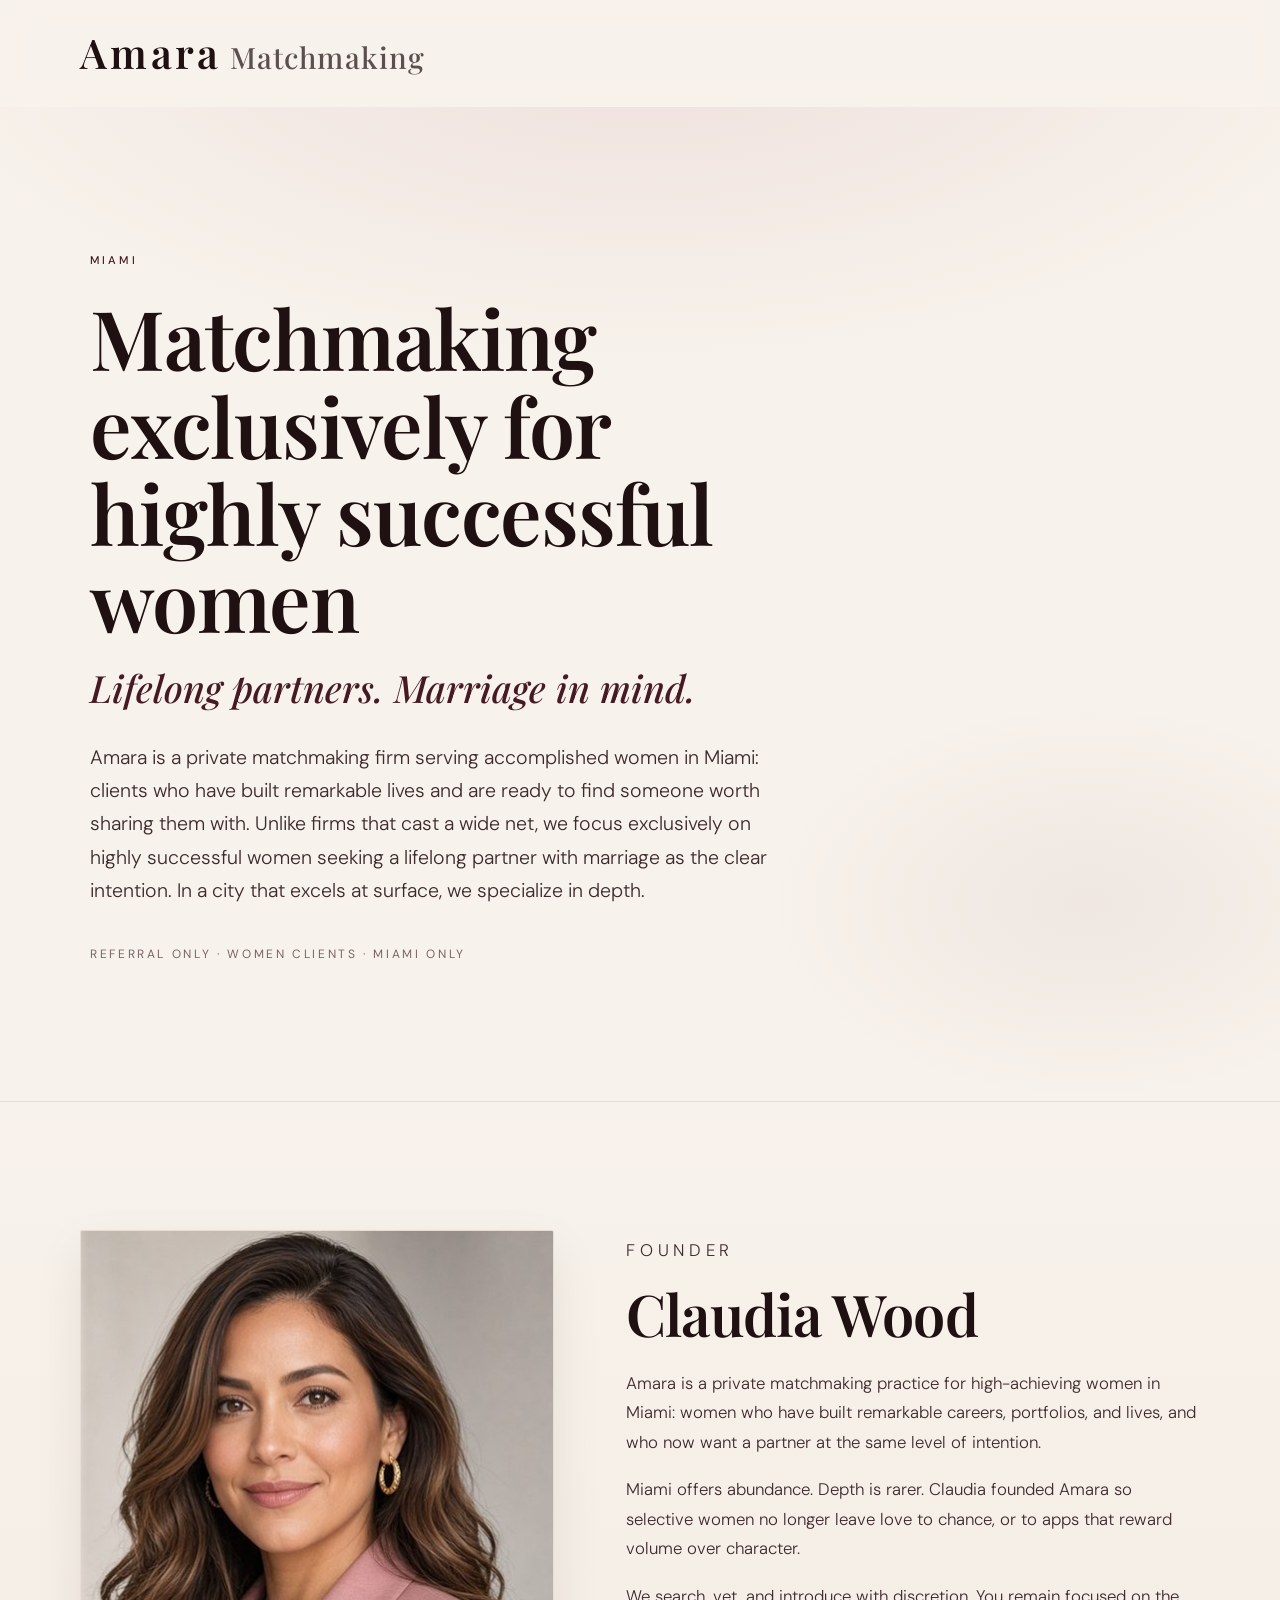
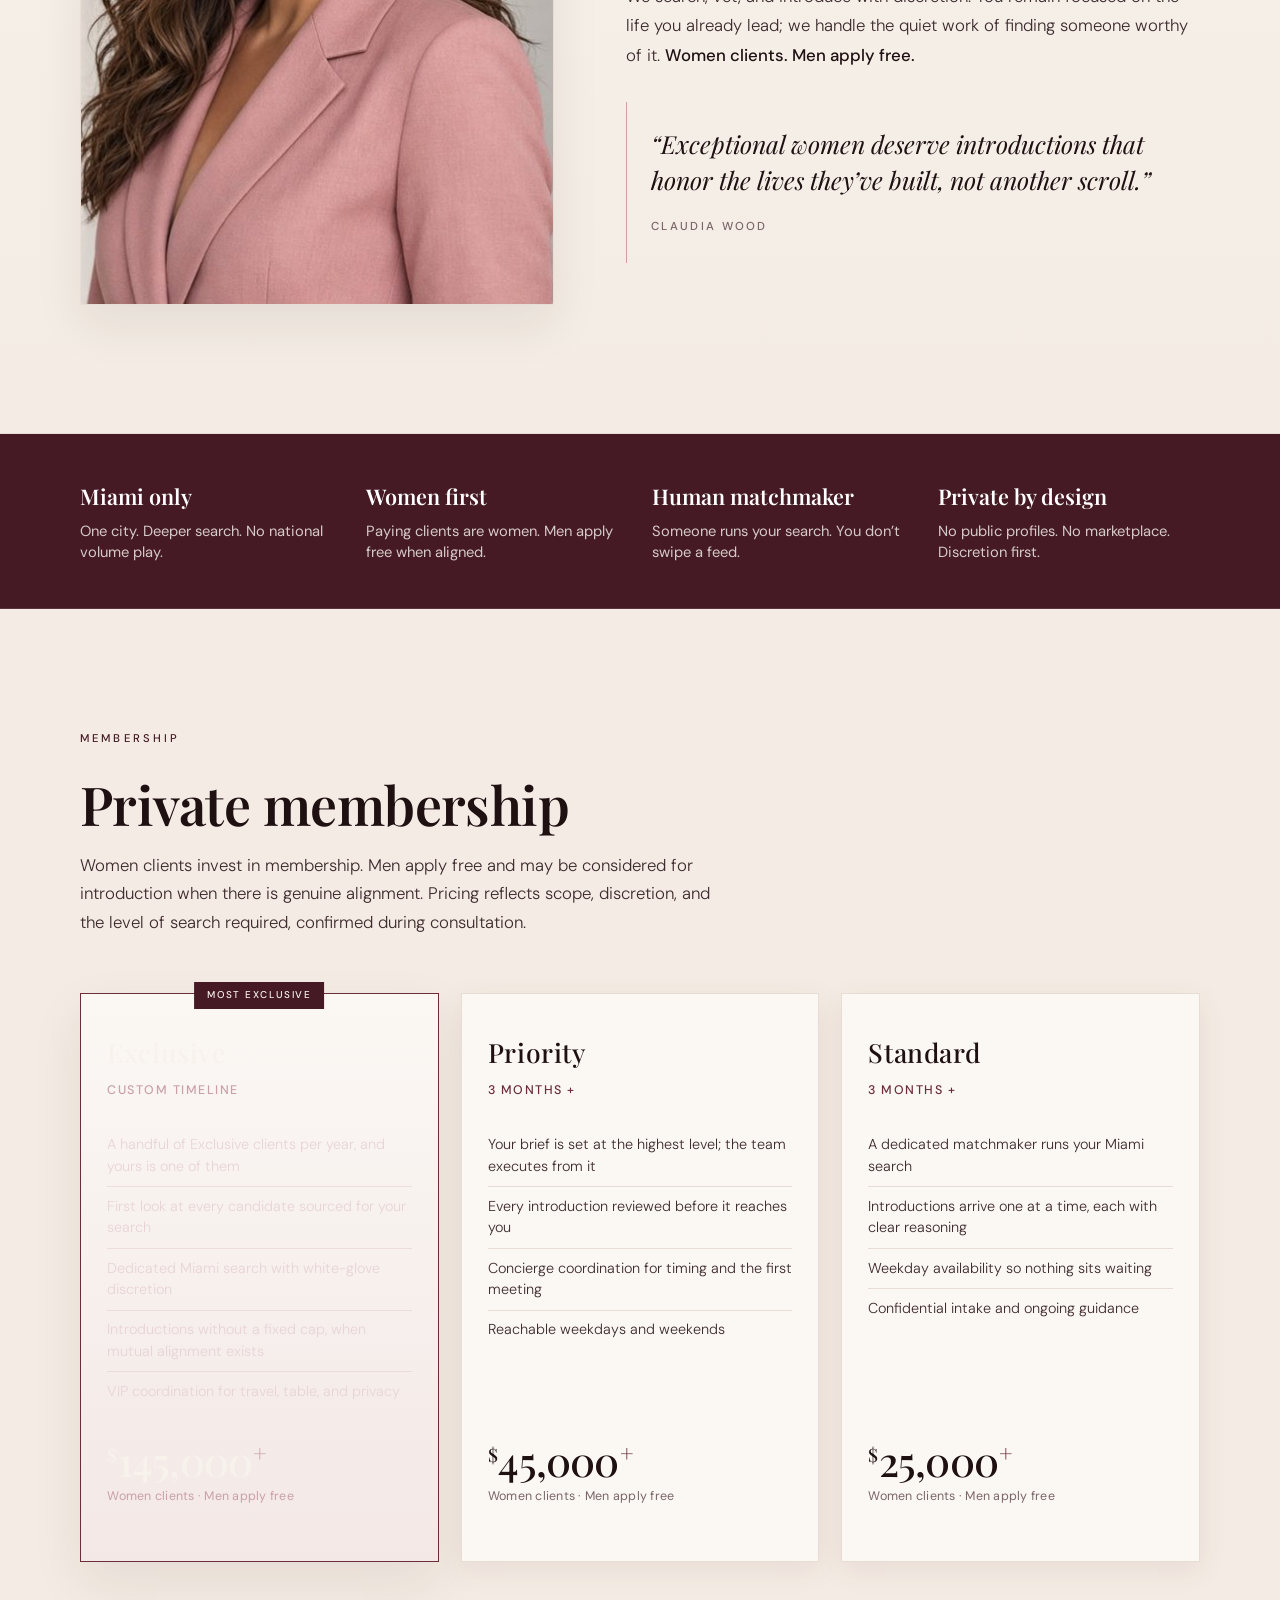
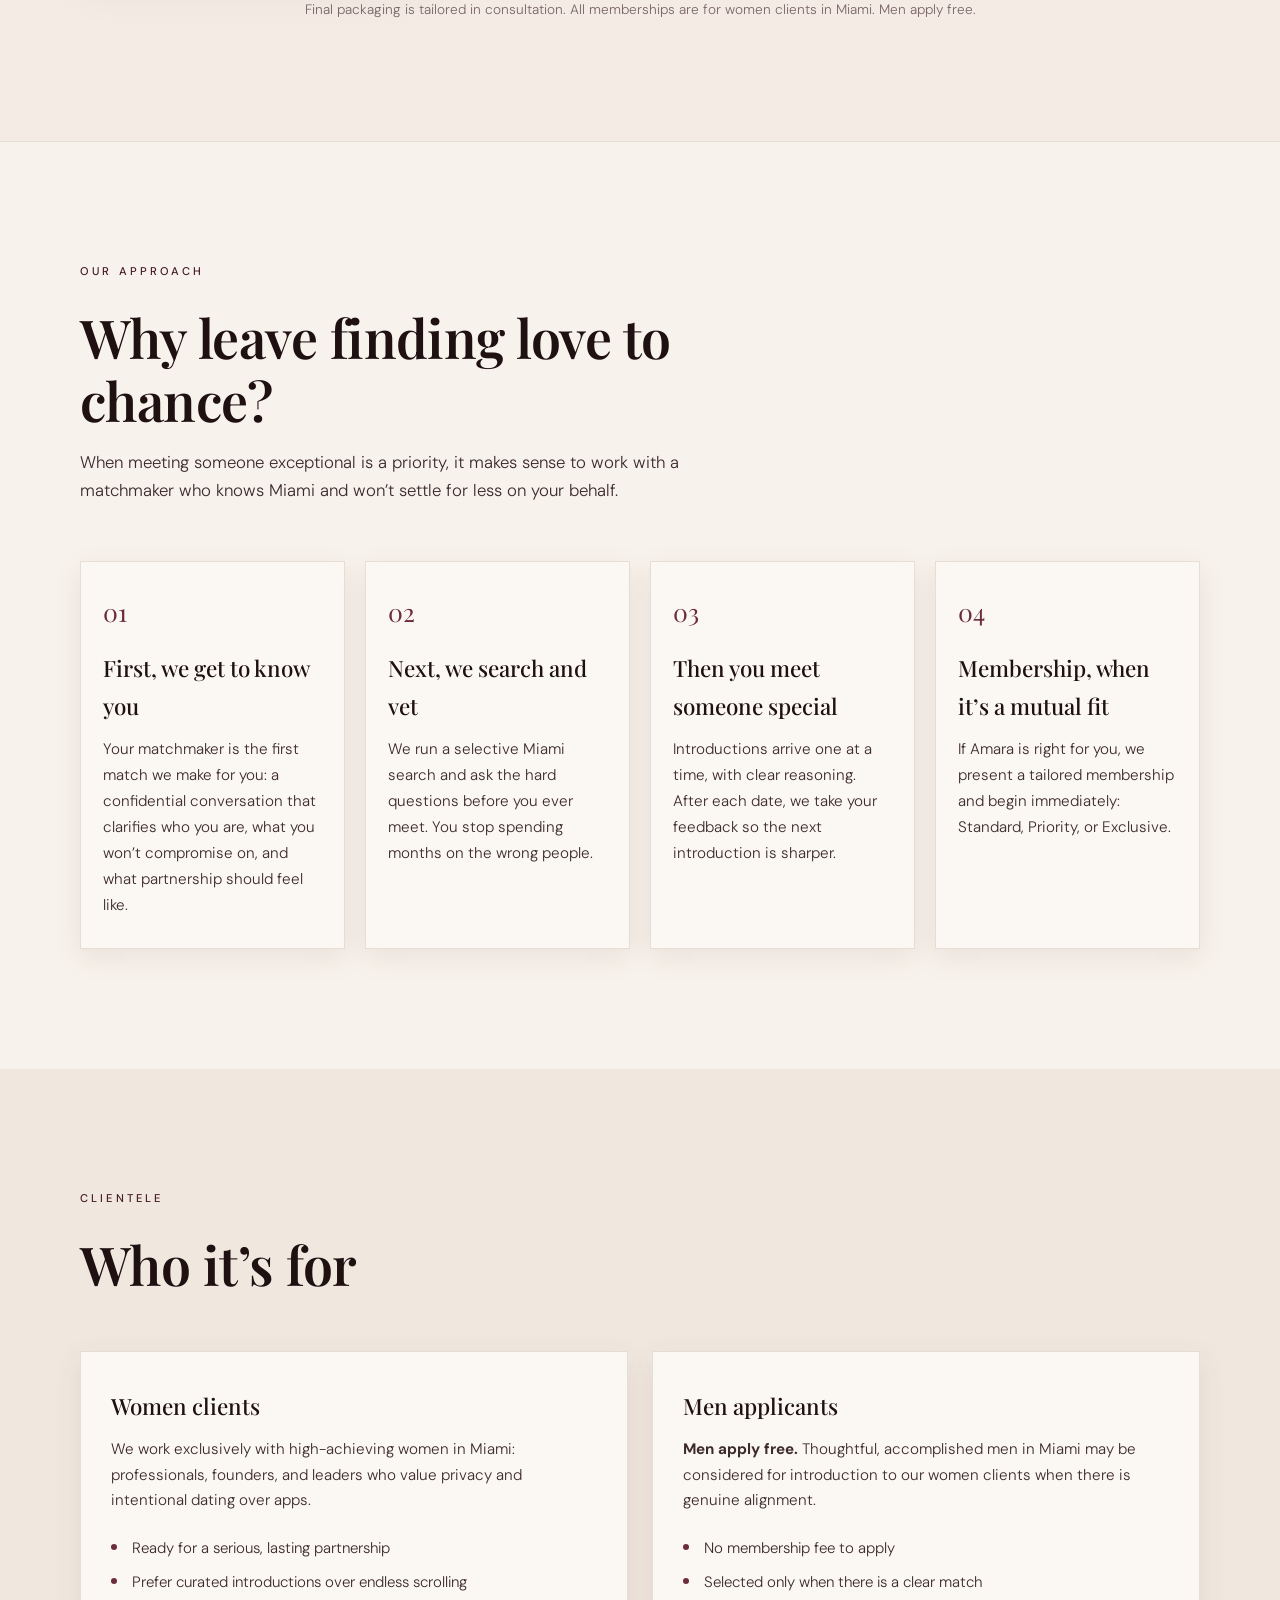
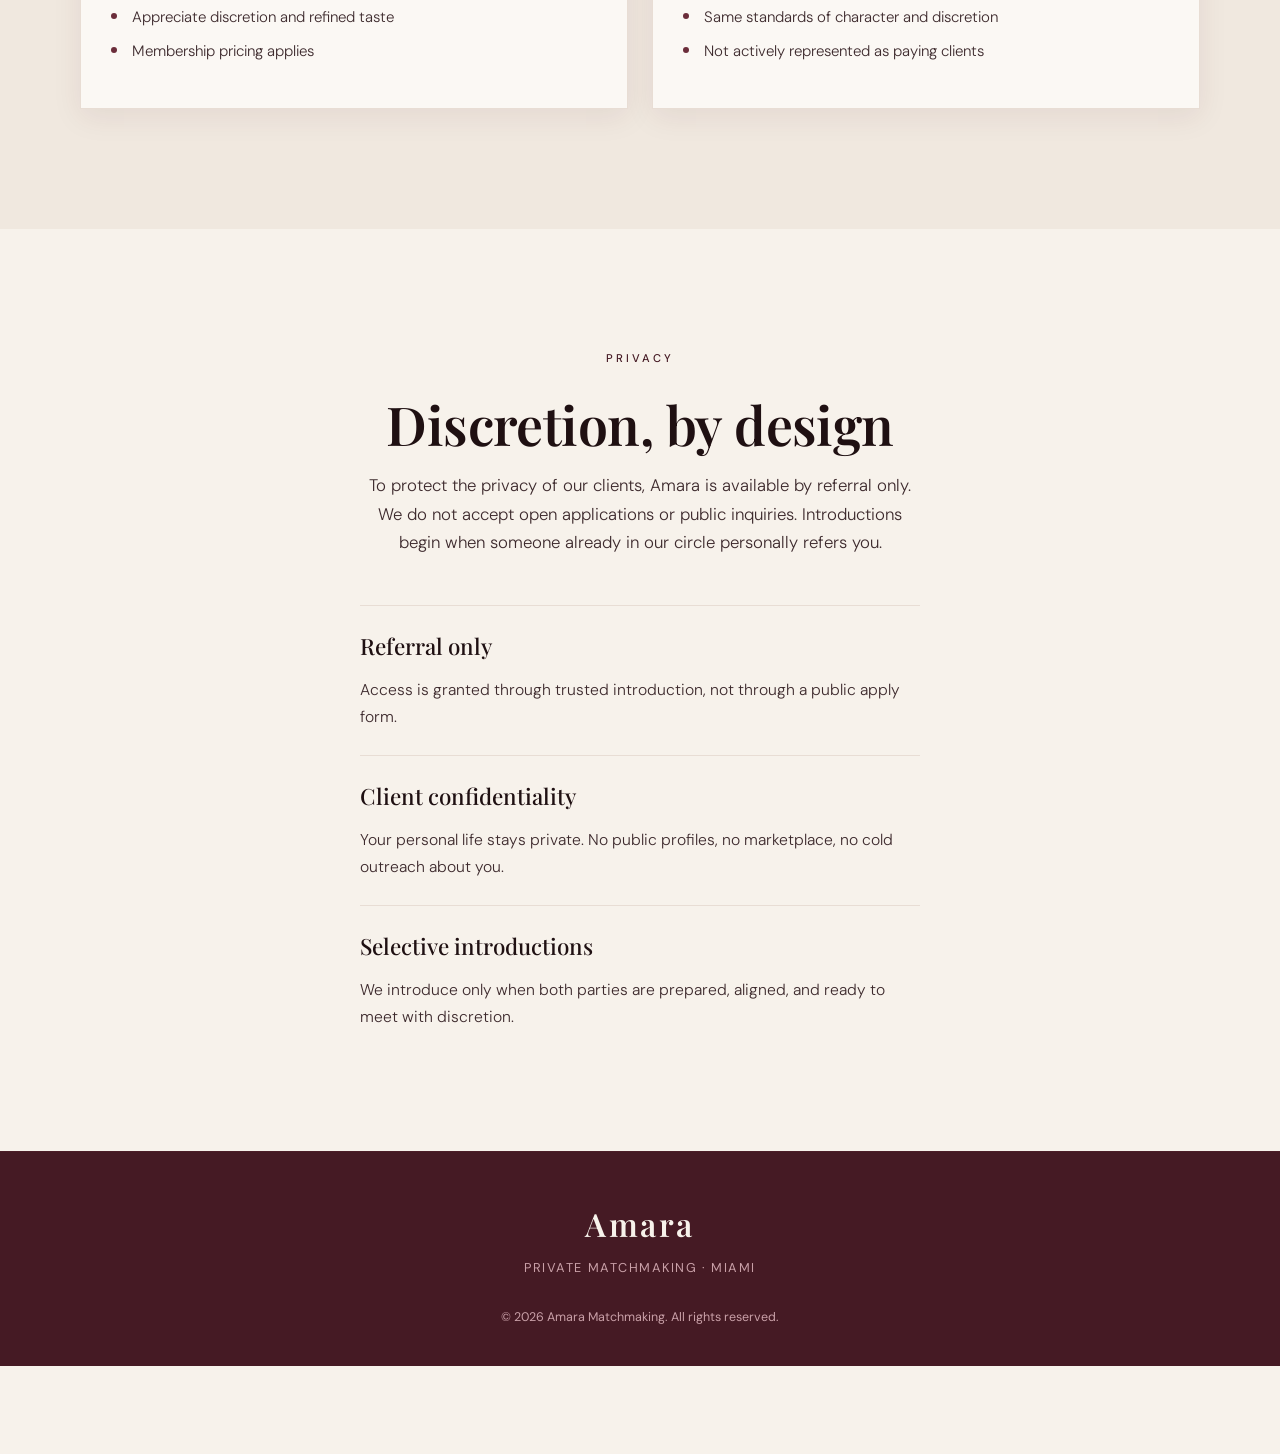
==== index.html @ 55ae47c4 "Remove em dashes from site copy" ====
<!DOCTYPE html>
<html lang="en">
<head>
  <meta charset="UTF-8" />
  <meta name="viewport" content="width=device-width, initial-scale=1.0" />
  <meta name="description" content="Amara Matchmaking: private Miami matchmaking exclusively for highly successful women seeking lifelong, marriage-minded partnership." />
  <title>Amara Matchmaking | Private Matchmaking in Miami</title>
  <link rel="preconnect" href="https://fonts.googleapis.com" />
  <link rel="preconnect" href="https://fonts.gstatic.com" crossorigin />
  <link href="https://fonts.googleapis.com/css2?family=DM+Sans:ital,opsz,wght@0,9..40,300;0,9..40,400;0,9..40,500;0,9..40,600;1,9..40,400&family=Playfair+Display:ital,wght@0,400;0,500;0,600;0,700;1,400;1,500&display=swap" rel="stylesheet" />
  <link rel="stylesheet" href="styles.css" />
</head>
<body>
  <header class="site-header">
    <div class="container header-inner">
      <a href="#top" class="logo" aria-label="Amara Matchmaking">Amara<span class="logo-mark"> Matchmaking</span></a>
</div>
  </header>

  <main>
    <!-- HERO -->
    <section class="hero" id="top">
      <div class="container hero-split">
        <div class="hero-copy">
          <p class="eyebrow">Miami</p>
          <h1>Matchmaking exclusively for highly successful women</h1>
          <p class="hero-sub">Lifelong partners. Marriage in mind.</p>
          <p class="hero-lead">
            Amara is a private matchmaking firm serving accomplished women in Miami:
            clients who have built remarkable lives and are ready to find someone worth sharing them with.
            Unlike firms that cast a wide net, we focus exclusively on highly successful women seeking
            a lifelong partner with marriage as the clear intention.
            In a city that excels at surface, we specialize in depth.
          </p>
          <p class="hero-note">Referral only · Women clients · Miami only</p>
        </div>
</div>
    </section>


    <!-- CLAUDIA WOOD: FOUNDING PRESENCE -->
    <section class="section section-claudia" id="claudia">
      <div class="container claudia-split">
        <figure class="claudia-photo">
          <img src="assets/founder-claudia.jpg" width="1200" height="675" alt="Claudia Wood, founder of Amara Matchmaking" />
        </figure>
        <div class="claudia-copy">
          <p class="eyebrow">Founder</p>
          <h2>Claudia Wood</h2>
          <p>
            Amara is a private matchmaking practice for high-achieving women in Miami:
            women who have built remarkable careers, portfolios, and lives, and who now want
            a partner at the same level of intention.
          </p>
          <p>
            Miami offers abundance. Depth is rarer. Claudia founded Amara so selective women
            no longer leave love to chance, or to apps that reward volume over character.
          </p>
          <p>
            We search, vet, and introduce with discretion. You remain focused on the life
            you already lead; we handle the quiet work of finding someone worthy of it.
            <strong>Women clients. Men apply free.</strong>
          </p>
          <blockquote class="claudia-quote">
            <p>“Exceptional women deserve introductions that honor the lives they’ve built, not another scroll.”</p>
            <cite>Claudia Wood</cite>
          </blockquote>
        </div>
      </div>
    </section>

    <!-- PROOF STRIP (honest differentiators, no invented metrics) -->
    <section class="proof-strip" aria-label="Why Amara">
      <div class="container proof-grid">
        <div class="proof-item">
          <p class="proof-label">Miami only</p>
          <p class="proof-text">One city. Deeper search. No national volume play.</p>
        </div>
        <div class="proof-item">
          <p class="proof-label">Women first</p>
          <p class="proof-text">Paying clients are women. Men apply free when aligned.</p>
        </div>
        <div class="proof-item">
          <p class="proof-label">Human matchmaker</p>
          <p class="proof-text">Someone runs your search. You don’t swipe a feed.</p>
        </div>
        <div class="proof-item">
          <p class="proof-label">Private by design</p>
          <p class="proof-text">No public profiles. No marketplace. Discretion first.</p>
        </div>
      </div>
    </section>

    <!-- MEMBERSHIP / PRICING -->
    <section class="section section-membership" id="membership">
      <div class="container">
        <div class="section-head">
          <p class="eyebrow">Membership</p>
          <h2>Private membership</h2>
          <p class="section-intro">
            Women clients invest in membership. Men apply free and may be considered for introduction when there is genuine alignment.
            Pricing reflects scope, discretion, and the level of search required, confirmed during consultation.
          </p>
        </div>

                <div class="pricing-grid">
          <article class="price-card price-card-exclusive featured">
            <p class="badge">Most exclusive</p>
            <p class="tier-label">Exclusive</p>
            <p class="tier-duration">Custom Timeline</p>
            <ul class="tier-features">
              <li>A handful of Exclusive clients per year, and yours is one of them</li>
              <li>First look at every candidate sourced for your search</li>
              <li>Dedicated Miami search with white-glove discretion</li>
              <li>Introductions without a fixed cap, when mutual alignment exists</li>
              <li>VIP coordination for travel, table, and privacy</li>
            </ul>
            <p class="price"><span class="currency">$</span>145,000<span class="plus">+</span></p>
            <p class="price-who">Women clients · Men apply free</p>
</article>

          <article class="price-card">
            <p class="tier-label">Priority</p>
            <p class="tier-duration">3 Months +</p>
            <ul class="tier-features">
              <li>Your brief is set at the highest level; the team executes from it</li>
              <li>Every introduction reviewed before it reaches you</li>
              <li>Concierge coordination for timing and the first meeting</li>
              <li>Reachable weekdays and weekends</li>
            </ul>
            <p class="price"><span class="currency">$</span>45,000<span class="plus">+</span></p>
            <p class="price-who">Women clients · Men apply free</p>
</article>

          <article class="price-card">
            <p class="tier-label">Standard</p>
            <p class="tier-duration">3 Months +</p>
            <ul class="tier-features">
              <li>A dedicated matchmaker runs your Miami search</li>
              <li>Introductions arrive one at a time, each with clear reasoning</li>
              <li>Weekday availability so nothing sits waiting</li>
              <li>Confidential intake and ongoing guidance</li>
            </ul>
            <p class="price"><span class="currency">$</span>25,000<span class="plus">+</span></p>
            <p class="price-who">Women clients · Men apply free</p>
</article>
        </div>

        <p class="pricing-footnote">
          Final packaging is tailored in consultation. All memberships are for women clients in Miami. Men apply free.
        </p>
      </div>
    </section>

    <!-- HOW IT WORKS -->
    <section class="section" id="how">
      <div class="container">
        <div class="section-head">
          <p class="eyebrow">Our approach</p>
          <h2>Why leave finding love to chance?</h2>
          <p class="section-intro">When meeting someone exceptional is a priority, it makes sense to work with a matchmaker who knows Miami and won’t settle for less on your behalf.</p>
        </div>
        <ol class="steps">
          <li>
            <span class="step-num">01</span>
            <h3>First, we get to know you</h3>
            <p>Your matchmaker is the first match we make for you: a confidential conversation that clarifies who you are, what you won’t compromise on, and what partnership should feel like.</p>
          </li>
          <li>
            <span class="step-num">02</span>
            <h3>Next, we search and vet</h3>
            <p>We run a selective Miami search and ask the hard questions before you ever meet. You stop spending months on the wrong people.</p>
          </li>
          <li>
            <span class="step-num">03</span>
            <h3>Then you meet someone special</h3>
            <p>Introductions arrive one at a time, with clear reasoning. After each date, we take your feedback so the next introduction is sharper.</p>
          </li>
          <li>
            <span class="step-num">04</span>
            <h3>Membership, when it’s a mutual fit</h3>
            <p>If Amara is right for you, we present a tailored membership and begin immediately: Standard, Priority, or Exclusive.</p>
          </li>
        </ol>
      </div>
    </section>

    <!-- WHO IT'S FOR -->
    <section class="section section-alt" id="who">
      <div class="container">
        <div class="section-head">
          <p class="eyebrow">Clientele</p>
          <h2>Who it’s for</h2>
        </div>
        <div class="two-col">
          <div class="card">
            <h3>Women clients</h3>
            <p>We work exclusively with high-achieving women in Miami: professionals, founders, and leaders who value privacy and intentional dating over apps.</p>
            <ul class="checklist">
              <li>Ready for a serious, lasting partnership</li>
              <li>Prefer curated introductions over endless scrolling</li>
              <li>Appreciate discretion and refined taste</li>
              <li>Membership pricing applies</li>
            </ul>
          </div>
          <div class="card">
            <h3>Men applicants</h3>
            <p><strong>Men apply free.</strong> Thoughtful, accomplished men in Miami may be considered for introduction to our women clients when there is genuine alignment.</p>
            <ul class="checklist">
              <li>No membership fee to apply</li>
              <li>Selected only when there is a clear match</li>
              <li>Same standards of character and discretion</li>
              <li>Not actively represented as paying clients</li>
            </ul>
          </div>
        </div>
      </div>
    </section>

<!-- DISCRETION -->
    <section class="section" id="discretion">
      <div class="container narrow">
        <p class="eyebrow">Privacy</p>
        <h2>Discretion, by design</h2>
        <p class="section-intro">
          To protect the privacy of our clients, Amara is available by referral only.
          We do not accept open applications or public inquiries. Introductions begin when someone
          already in our circle personally refers you.
        </p>
        <ul class="pillars">
          <li>
            <h3>Referral only</h3>
            <p>Access is granted through trusted introduction, not through a public apply form.</p>
          </li>
          <li>
            <h3>Client confidentiality</h3>
            <p>Your personal life stays private. No public profiles, no marketplace, no cold outreach about you.</p>
          </li>
          <li>
            <h3>Selective introductions</h3>
            <p>We introduce only when both parties are prepared, aligned, and ready to meet with discretion.</p>
          </li>
        </ul>
      </div>
    </section>
</main>

  <footer class="site-footer">
    <div class="container footer-inner">
      <div>
        <p class="logo">Amara</p>
        <p class="footer-tag">Private matchmaking · Miami</p>
      </div>
<p class="copyright">&copy; <span id="year"></span> Amara Matchmaking. All rights reserved.</p>
    </div>
  </footer>

  <script src="script.js"></script>
</body>
</html>
---- styles.css ----
/* Amara Matchmaking — deep burgundy/wine + soft cream editorial luxury */
:root {
  --bg: #f7f2eb;
  --bg-alt: #f0e8df;
  --bg-soft: #f4ece4;
  --surface: #fbf8f4;
  --ink: #1f1012;
  --ink-soft: #3d2a2d;
  --muted: #7a6568;
  --line: #e8ddd4;
  --line-strong: #d0bbb0;
  --accent: #6b2d3a;
  --accent-deep: #451a24;
  --accent-soft: #c9a0a8;
  --accent-mist: rgba(107, 45, 58, 0.1);
  --blush: #e8cfcf;
  --blush-soft: rgba(232, 207, 207, 0.45);
  --wine: #6b2d3a;
  --cream: #f7f2eb;
  --white: #fbf8f4;
  --shadow: 0 20px 50px rgba(42, 22, 24, 0.08);
  --shadow-soft: 0 8px 28px rgba(79, 31, 42, 0.08);
  --radius: 2px;
  --font-display: "Playfair Display", Georgia, "Times New Roman", serif;
  --font-body: "DM Sans", system-ui, -apple-system, sans-serif;
  --max: 1120px;
  --narrow: 560px;
}

*, *::before, *::after { box-sizing: border-box; }

html { scroll-behavior: smooth; }

body {
  margin: 0;
  font-family: var(--font-body);
  font-weight: 400;
  font-size: 1.05rem;
  line-height: 1.7;
  color: var(--ink-soft);
  background: var(--bg);
  -webkit-font-smoothing: antialiased;
}

img { max-width: 100%; display: block; }

a {
  color: var(--accent-deep);
  text-decoration-thickness: 1px;
  text-underline-offset: 3px;
}

a:hover { color: var(--ink); }

.container {
  width: min(100% - 2.5rem, var(--max));
  margin-inline: auto;
}

.container.narrow {
  width: min(100% - 2.5rem, var(--narrow));
}

/* Header */
.site-header {
  position: sticky;
  top: 0;
  z-index: 100;
  background: rgba(247, 242, 235, 0.88);
  backdrop-filter: blur(14px);
  border-bottom: 1px solid transparent;
  transition: border-color 0.2s, background 0.2s;
}

.site-header.scrolled {
  border-bottom-color: var(--line);
  background: rgba(247, 242, 235, 0.96);
}

.header-inner {
  display: flex;
  align-items: center;
  justify-content: space-between;
  padding: 1.15rem 0;
}

.logo {
  font-family: var(--font-display);
  font-size: clamp(2rem, 3.2vw, 2.55rem);
  font-weight: 600;
  letter-spacing: 0.08em;
  color: var(--ink);
  text-decoration: none;
  transition: color 0.25s ease, transform 0.25s ease, letter-spacing 0.25s ease;
}
.logo:hover {
  color: var(--accent-deep);
  transform: scale(1.04);
  letter-spacing: 0.12em;
}

.nav { display: none !important; /* nav removed hide */
  
  display: flex;
  align-items: center;
  gap: 1.85rem;
}

.nav a {
  position: relative;
  font-size: 0.88rem;
  font-weight: 500;
  letter-spacing: 0.16em;
  text-transform: uppercase;
  color: var(--ink-soft);
  text-decoration: none;
  padding: 0.35rem 0;
  transition: color 0.2s ease, transform 0.2s ease;
}
.nav a::after {
  content: "";
  position: absolute;
  left: 0;
  right: 0;
  bottom: 0;
  height: 1.5px;
  background: var(--accent-deep);
  transform: scaleX(0);
  transform-origin: left;
  transition: transform 0.25s ease;
}
.nav a:hover {
  color: var(--accent-deep);
  transform: translateY(-1px);
}
.nav a:hover::after { transform: scaleX(1); }

.nav-cta {
  padding: 0.7rem 1.35rem !important;
  border: 1.5px solid var(--ink);
  color: var(--ink) !important;
  transition: background 0.2s ease, color 0.2s ease, border-color 0.2s ease, transform 0.2s ease, box-shadow 0.2s ease;
}
.nav-cta::after { display: none !important; }
.nav-cta:hover {
  background: var(--accent-deep);
  border-color: var(--accent-deep);
  color: var(--cream) !important;
  transform: translateY(-2px);
  box-shadow: 0 10px 24px rgba(79, 31, 42, 0.18);
}

.menu-toggle { display: none !important; /* nav removed */
  
  display: none;
  flex-direction: column;
  gap: 6px;
  background: none;
  border: none;
  padding: 0.4rem;
  cursor: pointer;
}

.menu-toggle span {
  display: block;
  width: 22px;
  height: 1.5px;
  background: var(--ink);
}

/* Hero */
.hero {
  padding: clamp(4.5rem, 12vw, 8.5rem) 0 clamp(5rem, 12vw, 8rem);
  text-align: center;
  background:
    radial-gradient(ellipse 90% 55% at 50% -10%, rgba(232, 207, 207, 0.55), transparent 65%),
    radial-gradient(ellipse 50% 40% at 85% 80%, rgba(107, 45, 58, 0.06), transparent 50%),
    var(--bg);
  border-bottom: 1px solid var(--line);
}

.hero-inner { max-width: 820px; margin-inline: auto; }

.eyebrow {
  font-size: 0.7rem;
  font-weight: 500;
  letter-spacing: 0.28em;
  text-transform: uppercase;
  color: var(--accent-deep);
  margin: 0 0 1.5rem;
}

.hero h1 {
  font-family: var(--font-display);
  font-size: clamp(3.15rem, 7.5vw, 5.15rem);
  font-weight: 600;
  line-height: 1.06;
  color: var(--ink);
  margin: 0 0 1.5rem;
  letter-spacing: -0.015em;
}

.hero-lead {
  font-size: clamp(1.05rem, 2.2vw, 1.22rem);
  font-weight: 300;
  color: var(--ink-soft);
  max-width: 36em;
  margin: 0 auto 2.35rem;
}

.hero-lead strong {
  font-weight: 500;
  color: var(--ink);
}

.hero-actions {
  display: flex;
  flex-wrap: wrap;
  gap: 0.9rem;
  justify-content: center;
  margin-bottom: 2.75rem;
}

.hero-note {
  font-size: 0.75rem;
  letter-spacing: 0.2em;
  text-transform: uppercase;
  color: var(--muted);
  margin: 0;
}

/* Buttons */
.btn {
  display: inline-block;
  font-family: var(--font-body);
  font-size: 0.86rem;
  font-weight: 600;
  letter-spacing: 0.14em;
  text-transform: uppercase;
  text-decoration: none;
  padding: 1.15rem 1.95rem;
  border: 1px solid transparent;
  cursor: pointer;
  transition: background 0.22s ease, color 0.22s ease, border-color 0.22s ease, box-shadow 0.22s ease, transform 0.22s ease;
}
.btn:hover { transform: translateY(-3px); }
.btn:active { transform: translateY(-1px); }

.btn-primary {
  background: var(--accent-deep);
  color: var(--cream);
  border-color: var(--accent-deep);
}

.btn-primary:hover {
  background: var(--accent);
  border-color: var(--accent);
  color: var(--cream);
  box-shadow: 0 14px 32px rgba(79, 31, 42, 0.28);
}

.btn-ghost {
  background: transparent;
  color: var(--ink);
  border-color: var(--line-strong);
}

.btn-ghost:hover {
  border-color: var(--accent-deep);
  color: var(--accent-deep);
  background: var(--blush-soft);
}

.btn-outline {
  background: transparent;
  color: var(--ink);
  border-color: var(--ink);
  width: 100%;
  text-align: center;
}

.btn-outline:hover {
  background: var(--accent-deep);
  border-color: var(--accent-deep);
  color: var(--cream);
}

.btn-block { width: 100%; }

/* Sections */
.section {
  padding: clamp(4.75rem, 11vw, 7.5rem) 0;
}

.section-alt {
  background: var(--bg-alt);
}

.section-membership {
  background: var(--bg-soft);
  border-bottom: 1px solid var(--line);
}

.section-head {
  max-width: 40em;
  margin-bottom: 3.5rem;
}

.section-head .section-intro { margin-bottom: 0; }

.section h2 {
  font-family: var(--font-display);
  font-size: clamp(2.1rem, 4.2vw, 2.9rem);
  font-weight: 500;
  color: var(--ink);
  margin: 0 0 1rem;
  line-height: 1.18;
}

.section-intro {
  max-width: 38em;
  margin: 0 0 3rem;
  color: var(--ink-soft);
  font-weight: 300;
}

#discretion .section-intro,
#apply .section-intro,
#discretion h2,
#apply h2,
#discretion .eyebrow,
#apply .eyebrow {
  text-align: center;
  margin-left: auto;
  margin-right: auto;
}

/* Steps — 4-column process */
.steps {
  list-style: none;
  margin: 0;
  padding: 0;
  display: grid;
  grid-template-columns: repeat(4, 1fr);
  gap: 1.25rem;
}

.steps li {
  padding: 1.85rem 1.4rem;
  background: var(--surface);
  border: 1px solid var(--line);
  box-shadow: var(--shadow-soft);
}

.step-num {
  display: block;
  font-family: var(--font-display);
  font-size: 1.55rem;
  color: var(--accent);
  margin-bottom: 1rem;
}

.steps h3,
.card h3,
.pillars h3 {
  font-family: var(--font-display);
  font-size: 1.4rem;
  font-weight: 500;
  color: var(--ink);
  margin: 0 0 0.75rem;
}

.steps p,
.card p {
  margin: 0;
  font-size: 0.95rem;
  font-weight: 300;
}

/* Two col / cards */
.two-col {
  display: grid;
  grid-template-columns: 1fr 1fr;
  gap: 1.5rem;
}

.card {
  background: var(--surface);
  border: 1px solid var(--line);
  padding: 2.15rem 1.85rem;
  box-shadow: var(--shadow-soft);
}

.checklist {
  list-style: none;
  margin: 1.35rem 0 0;
  padding: 0;
}

.checklist li {
  position: relative;
  padding-left: 1.35rem;
  margin-bottom: 0.55rem;
  font-size: 0.94rem;
  font-weight: 300;
}

.checklist li::before {
  content: "";
  position: absolute;
  left: 0;
  top: 0.55em;
  width: 6px;
  height: 6px;
  border-radius: 50%;
  background: var(--accent);
}

/* Pillars */
.pillars {
  list-style: none;
  margin: 0;
  padding: 0;
  display: grid;
  gap: 1.5rem;
}

.pillars li {
  padding-top: 1.35rem;
  border-top: 1px solid var(--line);
}

.pillars p { margin: 0; font-size: 0.98rem; font-weight: 300; }

/* Pricing — membership cards */
.pricing-grid {
  display: grid;
  grid-template-columns: repeat(3, 1fr);
  gap: 1.35rem;
  align-items: stretch;
}

.price-card {
  position: relative;
  background: var(--surface);
  border: 1px solid var(--line);
  padding: 2.25rem 1.65rem 1.85rem;
  display: flex;
  flex-direction: column;
  box-shadow: var(--shadow-soft);
  transition: border-color 0.2s, box-shadow 0.2s;
}

.price-card.featured {
  border-color: var(--accent);
  box-shadow: var(--shadow);
  background: linear-gradient(180deg, #fbf8f4 0%, #f3e8e6 100%);
}

.price-card-exclusive {
  background: var(--accent-deep);
  border-color: var(--accent-deep);
  color: #d4b8bc;
}

.price-card-exclusive .tier-label,
.price-card-exclusive .price {
  color: var(--cream);
}

.price-card-exclusive .tier-duration,
.price-card-exclusive .price-who,
.price-card-exclusive .plus {
  color: var(--accent-soft);
}

.price-card-exclusive .tier-features li {
  border-bottom-color: rgba(201, 160, 168, 0.25);
  color: #e8d4d6;
}

.price-card-exclusive .btn-outline {
  color: var(--cream);
  border-color: var(--accent-soft);
}

.price-card-exclusive .btn-outline:hover {
  background: var(--blush);
  border-color: var(--blush);
  color: var(--accent-deep);
}

.badge {
  position: absolute;
  top: -0.7rem;
  left: 50%;
  transform: translateX(-50%);
  font-size: 0.62rem;
  font-weight: 500;
  letter-spacing: 0.16em;
  text-transform: uppercase;
  background: var(--accent-deep);
  color: var(--cream);
  padding: 0.32rem 0.8rem;
  white-space: nowrap;
  margin: 0;
}

.tier-label {
  font-family: var(--font-display);
  font-size: 1.65rem;
  font-weight: 500;
  color: var(--ink);
  margin: 0 0 0.35rem;
  letter-spacing: 0.02em;
}

.tier-duration {
  font-size: 0.78rem;
  font-weight: 500;
  letter-spacing: 0.12em;
  text-transform: uppercase;
  color: var(--accent);
  margin: 0 0 1.5rem;
}

.tier-features {
  list-style: none;
  margin: 0 0 1.75rem;
  padding: 0;
  flex: 1;
}

.tier-features li {
  font-size: 0.9rem;
  font-weight: 300;
  padding: 0.55rem 0;
  border-bottom: 1px solid var(--line);
  line-height: 1.5;
}

.tier-features li:last-child { border-bottom: none; }

.price {
  font-family: var(--font-display);
  font-size: 2.55rem;
  font-weight: 500;
  color: var(--ink);
  margin: 0 0 0.35rem;
  line-height: 1;
  letter-spacing: -0.02em;
}

.currency {
  font-size: 1.15rem;
  vertical-align: super;
  margin-right: 0.08rem;
  font-weight: 500;
}

.plus {
  font-family: var(--font-display);
  font-size: 1.45rem;
  font-weight: 400;
  color: var(--accent);
  margin-left: 0.08rem;
  vertical-align: super;
}

.price-who {
  font-size: 0.78rem;
  color: var(--muted);
  margin: 0 0 1.5rem;
  letter-spacing: 0.02em;
}

.pricing-footnote {
  margin: 2.25rem 0 0;
  font-size: 0.85rem;
  color: var(--muted);
  text-align: center;
  font-weight: 300;
}

/* Apply form — premium application feel */
.section-apply-removed /* apply section removed */ {
  background:
    radial-gradient(ellipse 70% 50% at 50% 0%, var(--accent-mist), transparent 60%),
    var(--bg);
  border-top: 1px solid var(--line);
}

.apply-form {
  margin-top: 0.5rem;
  padding: 2.25rem 2rem;
  background: var(--surface);
  border: 1px solid var(--line);
  box-shadow: var(--shadow);
}

.form-lede {
  font-size: 0.95rem;
  font-weight: 300;
  color: var(--ink-soft);
  margin: 0 0 1.75rem;
  padding-bottom: 1.25rem;
  border-bottom: 1px solid var(--line);
}

.field {
  margin-bottom: 1.35rem;
}

.field label {
  display: block;
  font-size: 0.72rem;
  font-weight: 500;
  letter-spacing: 0.14em;
  text-transform: uppercase;
  color: var(--ink);
  margin-bottom: 0.5rem;
}

.hint {
  font-weight: 400;
  letter-spacing: 0.04em;
  text-transform: none;
  color: var(--muted);
}

.field input,
.field textarea {
  width: 100%;
  font-family: var(--font-body);
  font-size: 1rem;
  font-weight: 300;
  color: var(--ink);
  background: var(--bg);
  border: 1px solid var(--line);
  padding: 0.9rem 1rem;
  border-radius: var(--radius);
  outline: none;
  transition: border-color 0.15s, background 0.15s;
}

.field input:focus,
.field textarea:focus {
  border-color: var(--accent);
  background: var(--white);
}

.field textarea { resize: vertical; min-height: 140px; }

.phone-row {
  display: flex;
  align-items: stretch;
}

.phone-prefix {
  display: flex;
  align-items: center;
  padding: 0 0.95rem;
  background: var(--bg-alt);
  border: 1px solid var(--line);
  border-right: none;
  font-size: 0.95rem;
  font-weight: 500;
  color: var(--ink);
  letter-spacing: 0.04em;
}

.phone-row input {
  border-radius: 0 var(--radius) var(--radius) 0;
}

.field-help {
  margin: 0.4rem 0 0;
  font-size: 0.8rem;
  color: var(--muted);
}

.field input.invalid,
.field textarea.invalid {
  border-color: #8a4040;
}

.form-note {
  margin: 1.35rem 0 0;
  text-align: center;
  font-size: 0.88rem;
  color: var(--muted);
  font-weight: 300;
}

/* Footer */
.site-footer {
  border-top: 1px solid rgba(107, 45, 58, 0.2);
  padding: 2.85rem 0 2.35rem;
  background: var(--accent-deep);
  color: #c9a0a8;
}

.footer-inner {
  display: grid;
  gap: 1.25rem;
  text-align: center;
}

.site-footer .logo {
  color: var(--cream);
  margin: 0 0 0.35rem;
}

.footer-tag {
  margin: 0;
  font-size: 0.8rem;
  letter-spacing: 0.12em;
  text-transform: uppercase;
}

.footer-contact a {
  color: var(--blush);
  text-decoration: none;
  font-size: 0.95rem;
}

.footer-contact a:hover {
  text-decoration: underline;
  color: var(--cream);
}

.copyright {
  margin: 0.5rem 0 0;
  font-size: 0.78rem;
}

/* Mobile */
@media (max-width: 960px) {
  .steps {
    grid-template-columns: repeat(2, 1fr);
  }
}

@media (max-width: 860px) {
  .pricing-grid,
  .two-col {
    grid-template-columns: 1fr;
  }

  .menu-toggle { display: none !important; /* nav removed */
   display: flex; }

  .nav {
    display: none;
    position: absolute;
    top: 100%;
    left: 0;
    right: 0;
    flex-direction: column;
    gap: 0;
    background: var(--bg);
    border-bottom: 1px solid var(--line);
    padding: 0.5rem 1.25rem 1.25rem;
  }

  .nav.open { display: flex; }

  .nav a {
    padding: 0.85rem 0;
    border-bottom: 1px solid var(--line);
  }

  .nav-cta {
    margin-top: 0.75rem;
    text-align: center;
    border: 1px solid var(--ink);
  }


  .apply-form {
    padding: 1.75rem 1.25rem;
  }
}

@media (max-width: 560px) {
  .steps {
    grid-template-columns: 1fr;
  }

  .hero-actions { flex-direction: column; }
  .btn { width: 100%; text-align: center; }
}


/* Founder */
.founder-block {
  display: grid;
  grid-template-columns: minmax(180px, 280px) 1fr;
  gap: 2.5rem;
  align-items: center;
}
.founder-photo {
  width: 100%;
  aspect-ratio: 4 / 5;
  object-fit: cover;
  object-position: center 18%;
  border-radius: 2px;
  box-shadow: var(--shadow-soft);
  border: 1px solid var(--line);
}
.founder-copy h2 {
  margin-top: 0.35rem;
}
@media (max-width: 720px) {
  .founder-block {
    grid-template-columns: 1fr;
    max-width: 420px;
    margin-inline: auto;
    text-align: center;
  }
  .founder-photo {
    max-width: 280px;
    margin-inline: auto;
  }
}


/* Interactive polish */
.section-head h2,
.section h2 {
  font-size: clamp(2.25rem, 4.8vw, 3.35rem);
  font-weight: 600;
  letter-spacing: -0.01em;
}
.price-card,
.card {
  transition: transform 0.25s ease, box-shadow 0.25s ease, border-color 0.25s ease;
}
.price-card:hover,
.card:hover {
  transform: translateY(-6px);
  box-shadow: 0 22px 48px rgba(42, 22, 24, 0.12);
  border-color: var(--accent-soft);
}
.founder-photo {
  transition: transform 0.35s ease, box-shadow 0.35s ease;
}
.founder-photo:hover {
  transform: scale(1.03);
  box-shadow: 0 24px 50px rgba(79, 31, 42, 0.18);
}
.site-footer .logo {
  font-size: clamp(1.7rem, 2.5vw, 2.1rem);
  font-weight: 600;
}

.logo-mark {
  font-weight: 500;
  letter-spacing: 0.04em;
  opacity: 0.72;
  font-size: 0.72em;
}
@media (max-width: 720px) {
  .logo-mark { display: none; }
}


/* Tawkify-inspired conversion polish (Amara brand only) */
.hero-sub {
  font-family: var(--font-display);
  font-size: clamp(1.6rem, 3.5vw, 2.35rem);
  font-weight: 500;
  font-style: italic;
  color: var(--accent-deep);
  margin: -0.75rem 0 1.35rem;
}

.proof-strip {
  background: var(--accent-deep);
  color: var(--cream);
  padding: 2.25rem 0;
  border-bottom: 1px solid rgba(247, 242, 235, 0.12);
}
.proof-grid {
  display: grid;
  grid-template-columns: repeat(4, 1fr);
  gap: 1.5rem;
}
.proof-label {
  font-family: var(--font-display);
  font-size: 1.35rem;
  font-weight: 600;
  margin: 0 0 0.4rem;
  color: #fff;
}
.proof-text {
  margin: 0;
  font-size: 0.92rem;
  line-height: 1.45;
  color: rgba(247, 242, 235, 0.82);
}
.cta-band { display: none !important; /* apply cta removed */
  
  background:
    radial-gradient(ellipse 70% 80% at 20% 0%, rgba(232, 207, 207, 0.45), transparent 60%),
    var(--bg-alt);
  border-block: 1px solid var(--line);
  padding: clamp(3.5rem, 8vw, 5rem) 0;
}
.cta-band-inner {
  display: grid;
  grid-template-columns: 1.4fr auto;
  gap: 2rem;
  align-items: center;
}
.cta-band h2 {
  margin: 0.35rem 0 0.85rem;
  font-size: clamp(2rem, 4vw, 2.8rem);
}
.cta-band p { margin: 0; max-width: 38em; }
.cta-band-actions {
  display: flex;
  flex-direction: column;
  gap: 0.75rem;
  min-width: 240px;
}
.founder-signoff {
  margin: 1.25rem 0;
  font-family: var(--font-display);
  font-size: 1.2rem;
  color: var(--ink);
}
.sticky-cta { display: none !important; /* removed */
  
  position: fixed;
  left: 0;
  right: 0;
  bottom: 0;
  z-index: 120;
  background: rgba(251, 248, 244, 0.94);
  backdrop-filter: blur(12px);
  border-top: 1px solid var(--line);
  box-shadow: 0 -10px 30px rgba(42, 22, 24, 0.08);
  padding: 0.75rem 0;
}
.sticky-cta-inner {
  width: min(100% - 2.5rem, var(--max));
  margin-inline: auto;
  display: flex;
  align-items: center;
  justify-content: space-between;
  gap: 1rem;
}
.sticky-cta-copy {
  margin: 0;
  font-size: 0.92rem;
  color: var(--ink-soft);
}
.sticky-cta-btn {
  padding: 0.85rem 1.5rem;
}
body { padding-bottom: 5.5rem; }
@media (max-width: 900px) {
  .proof-grid { grid-template-columns: 1fr 1fr; }
  .cta-band-inner { grid-template-columns: 1fr; }
}
@media (max-width: 560px) {
  .proof-grid { grid-template-columns: 1fr; }
  .sticky-cta-copy { font-size: 0.82rem; }
}


/* Bugfix layout */
html { scroll-padding-top: 5.5rem; scroll-padding-bottom: 6rem; }
#apply, #founder, #claudia, #membership, #how, #who { scroll-margin-top: 5.5rem; }
.hero-split {
  grid-template-columns: 1fr; /* photo removed */
  display: grid;
  grid-template-columns: 1.2fr minmax(220px, 340px);
  gap: clamp(1.75rem, 4vw, 3rem);
  align-items: center;
  text-align: left;
  max-width: 1100px;
  margin-inline: auto;
}
.hero-copy .hero-actions { justify-content: flex-start; }
.hero-copy .hero-lead { margin-left: 0; }
.hero-founder {
  margin: 0;
  text-align: center;
}
.hero-founder img {
  width: 100%;
  aspect-ratio: 4 / 5;
  object-fit: cover;
  object-position: center 18%;
  border-radius: 2px;
  border: 1px solid var(--line);
  box-shadow: var(--shadow);
  background: var(--bg-alt);
}
.hero-founder figcaption {
  margin-top: 0.75rem;
  font-size: 0.85rem;
  letter-spacing: 0.08em;
  text-transform: uppercase;
  color: var(--muted);
}
.section-apply { padding-bottom: 7rem; }
.form-status {
  margin: 0 0 1rem;
  padding: 0.85rem 1rem;
  border: 1px solid var(--line);
  background: var(--surface);
  color: var(--ink);
  font-size: 0.95rem;
}
.form-status.is-error {
  border-color: #b42318;
  background: #fef3f2;
  color: #7a271a;
}
.form-status.is-ok {
  border-color: var(--accent-soft);
  background: var(--blush-soft);
  color: var(--accent-deep);
}
.field select {
  width: 100%;
  font: inherit;
  padding: 0.85rem 1rem;
  border: 1px solid var(--line-strong);
  background: var(--white);
  color: var(--ink);
  border-radius: var(--radius);
}
.field select.invalid {
  border-color: #b42318;
}
@media (max-width: 860px) {
  .hero-split {
    grid-template-columns: 1fr;
    text-align: center;
  }
  .hero-copy .hero-actions { justify-content: center; }
  .hero-founder { max-width: 280px; margin-inline: auto; }
}


/* Claudia Wood — founding presence (after hero) */
.section-claudia {
  background:
    linear-gradient(180deg, var(--bg) 0%, var(--bg-soft) 100%);
  border-bottom: 1px solid var(--line);
  padding: clamp(5rem, 12vw, 8rem) 0;
}
.claudia-split {
  display: grid;
  grid-template-columns: minmax(260px, 0.95fr) 1.15fr;
  gap: clamp(2.5rem, 6vw, 4.5rem);
  align-items: center;
}
.claudia-photo {
  margin: 0;
}
.claudia-photo img {
  width: 100%;
  aspect-ratio: 4 / 5;
  object-fit: cover;
  object-position: center 18%;
  border-radius: 2px;
  border: 1px solid var(--line);
  box-shadow: var(--shadow);
  background: var(--bg-alt);
}
.claudia-copy .eyebrow {
  margin-bottom: 1rem;
}
.claudia-copy h2 {
  font-family: var(--font-display);
  font-size: clamp(2.6rem, 5vw, 3.6rem);
  font-weight: 600;
  color: var(--ink);
  margin: 0 0 1.5rem;
  line-height: 1.1;
  letter-spacing: -0.015em;
}
.claudia-copy > p {
  margin: 0 0 1.15rem;
  font-weight: 300;
  font-size: 1.05rem;
  line-height: 1.75;
  color: var(--ink-soft);
  max-width: 36em;
}
.claudia-copy > p strong {
  font-weight: 500;
  color: var(--ink);
}
.claudia-quote {
  margin: 2rem 0 2.25rem;
  padding: 1.5rem 0 1.5rem 1.5rem;
  border-left: 1.5px solid var(--accent-soft);
  max-width: 34em;
}
.claudia-quote p {
  margin: 0 0 0.75rem;
  font-family: var(--font-display);
  font-size: clamp(1.25rem, 2.4vw, 1.55rem);
  font-style: italic;
  font-weight: 400;
  line-height: 1.45;
  color: var(--ink);
}
.claudia-quote cite {
  font-style: normal;
  font-size: 0.72rem;
  font-weight: 500;
  letter-spacing: 0.2em;
  text-transform: uppercase;
  color: var(--muted);
}
@media (max-width: 860px) {
  .claudia-split {
    grid-template-columns: 1fr;
    gap: 2rem;
  }
  .claudia-photo {
    max-width: 360px;
    margin-inline: auto;
  }
  .claudia-copy { text-align: center; }
  .claudia-copy > p { margin-inline: auto; }
  .claudia-quote {
    margin-inline: auto;
    text-align: left;
  }
}

/* Prestige refinements — private-club editorial */
.proof-strip {
  padding: 2.75rem 0;
}
.hero {
  padding: clamp(5rem, 13vw, 9rem) 0 clamp(5.5rem, 12vw, 8.5rem);
}
.hero-note {
  letter-spacing: 0.22em;
}
.btn {
  letter-spacing: 0.16em;
}
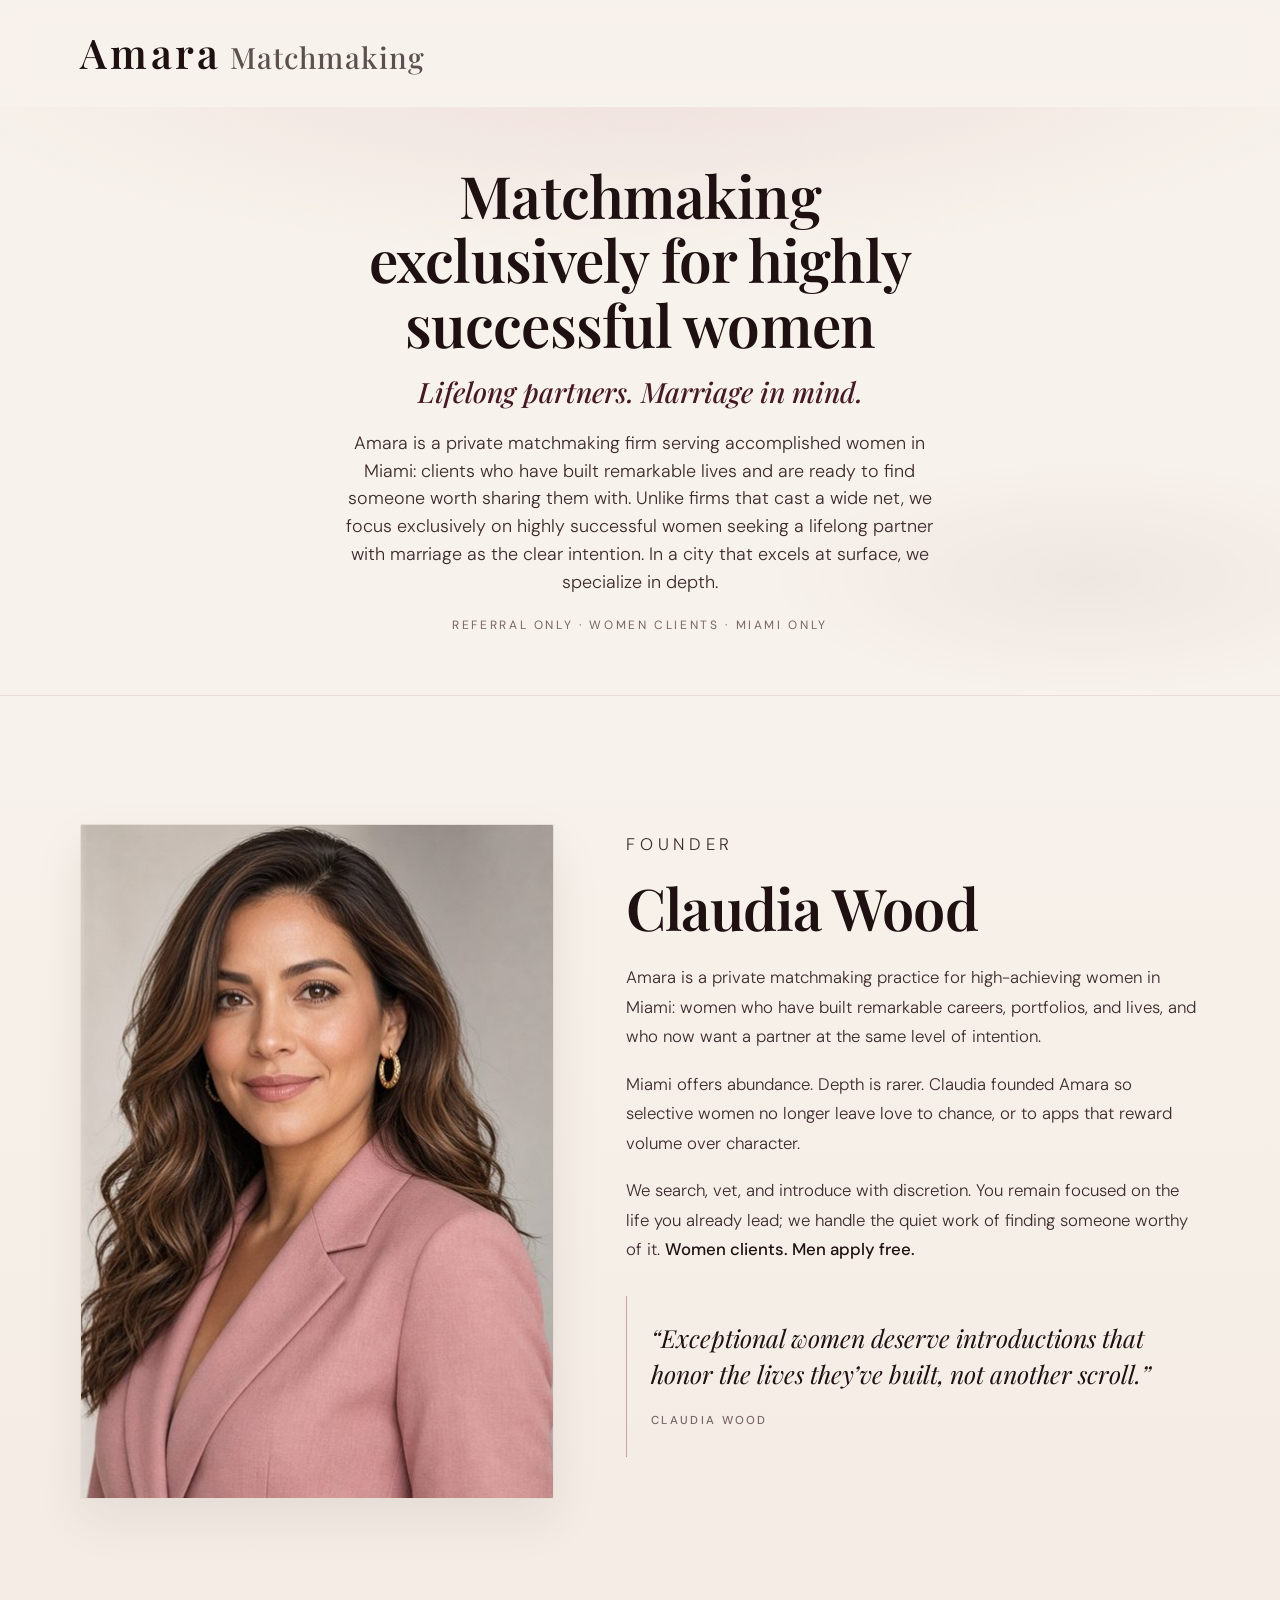
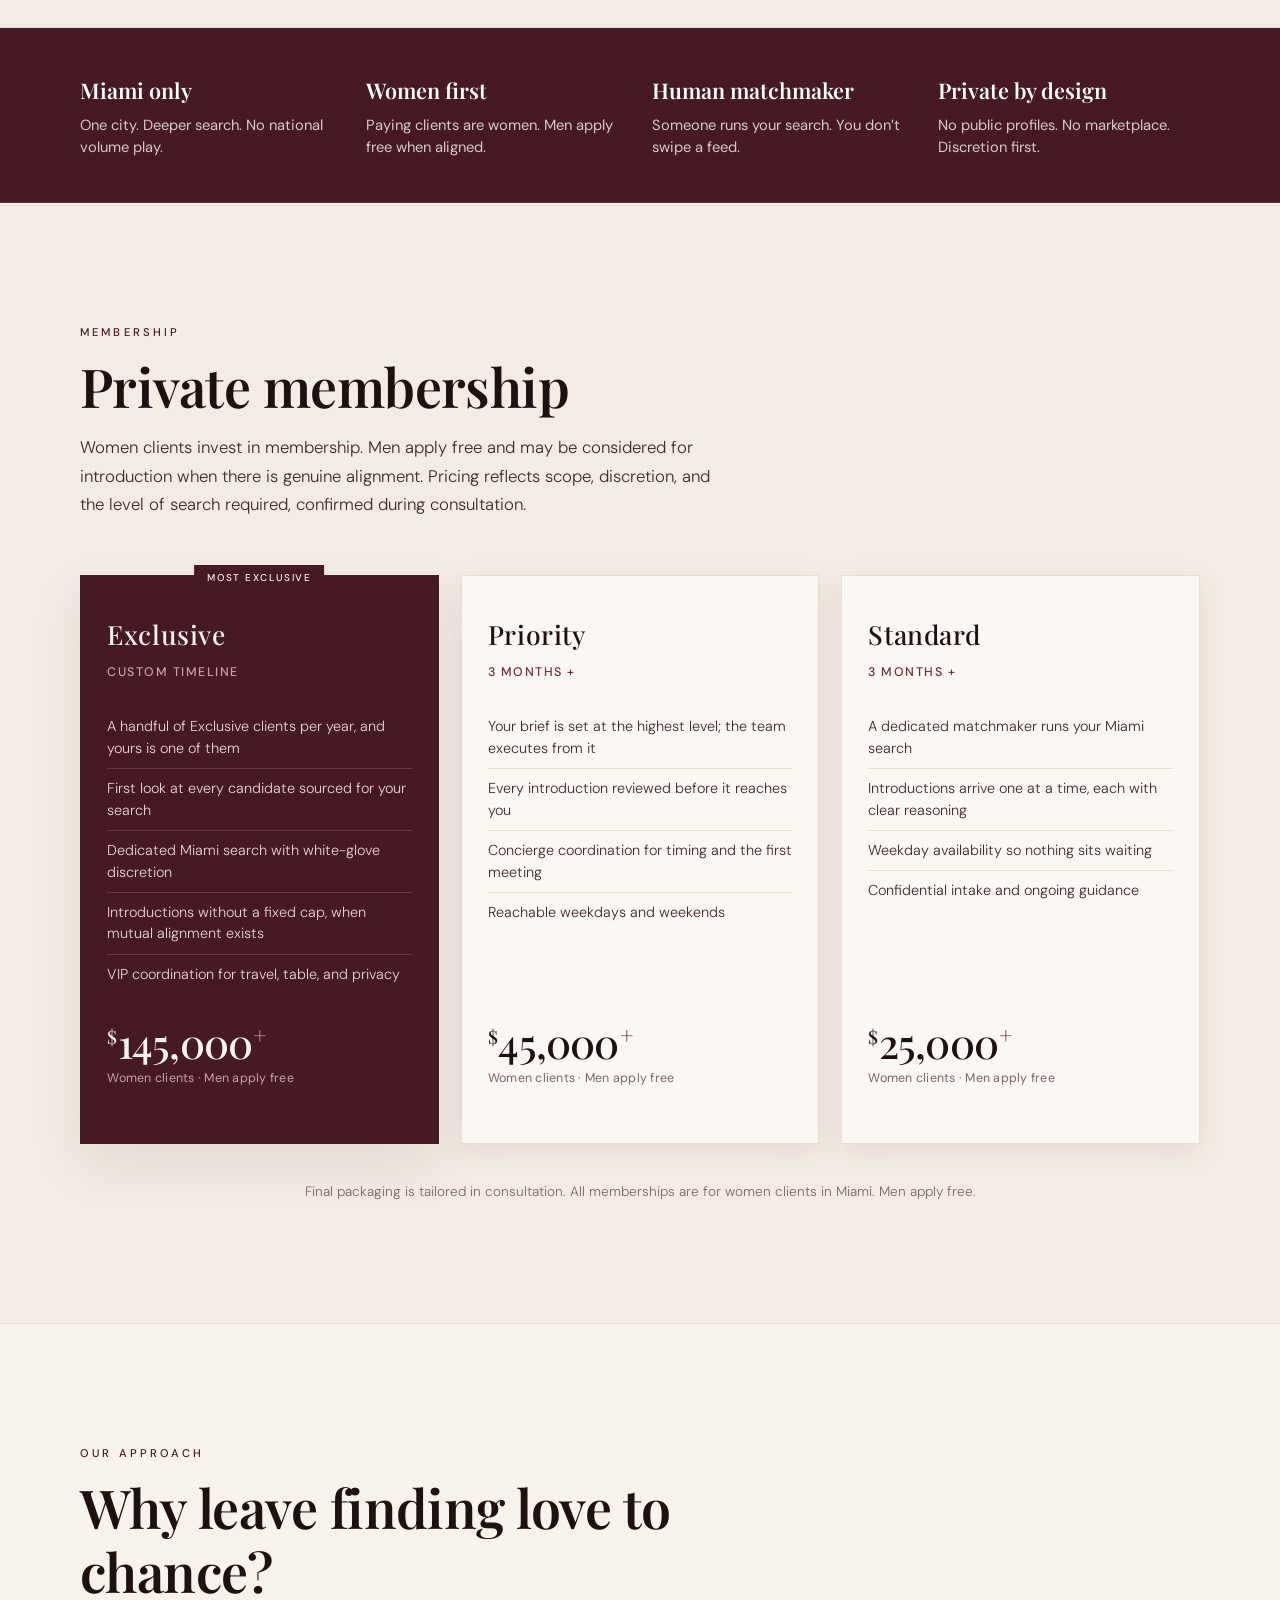
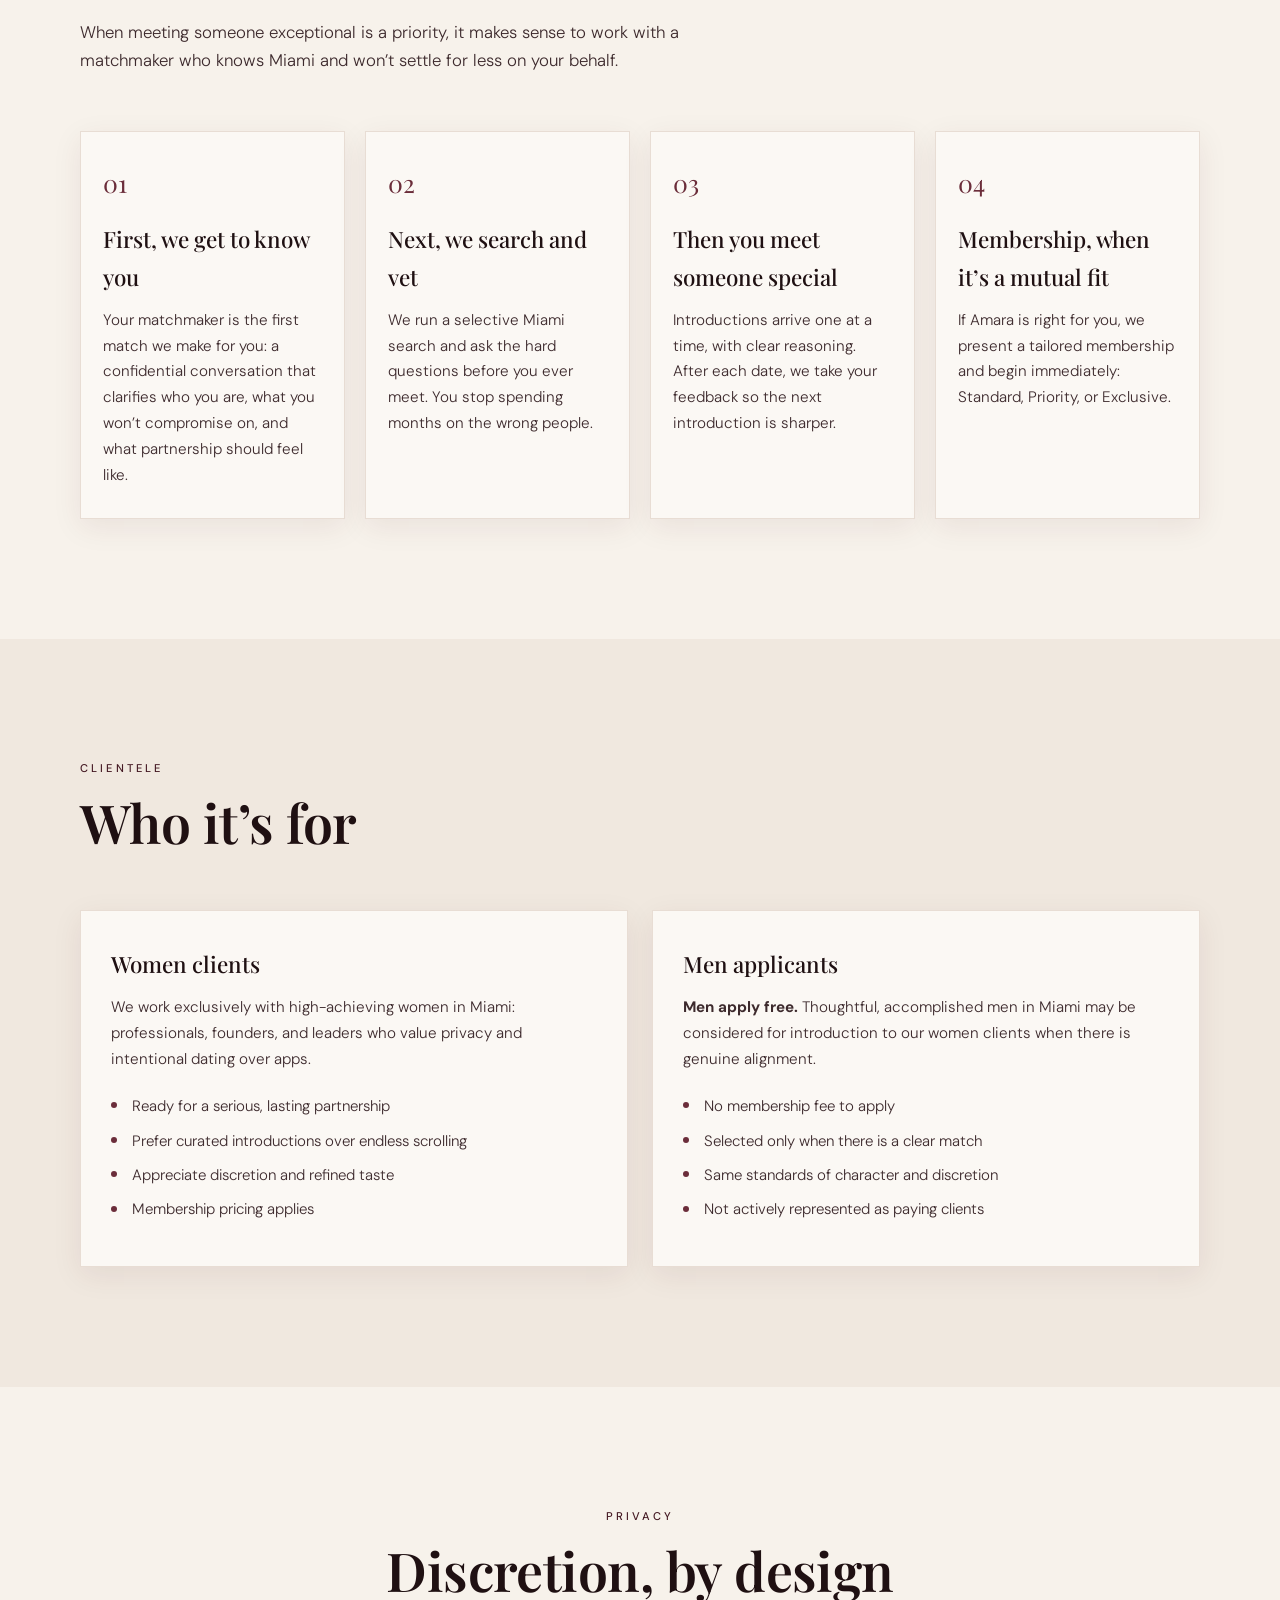
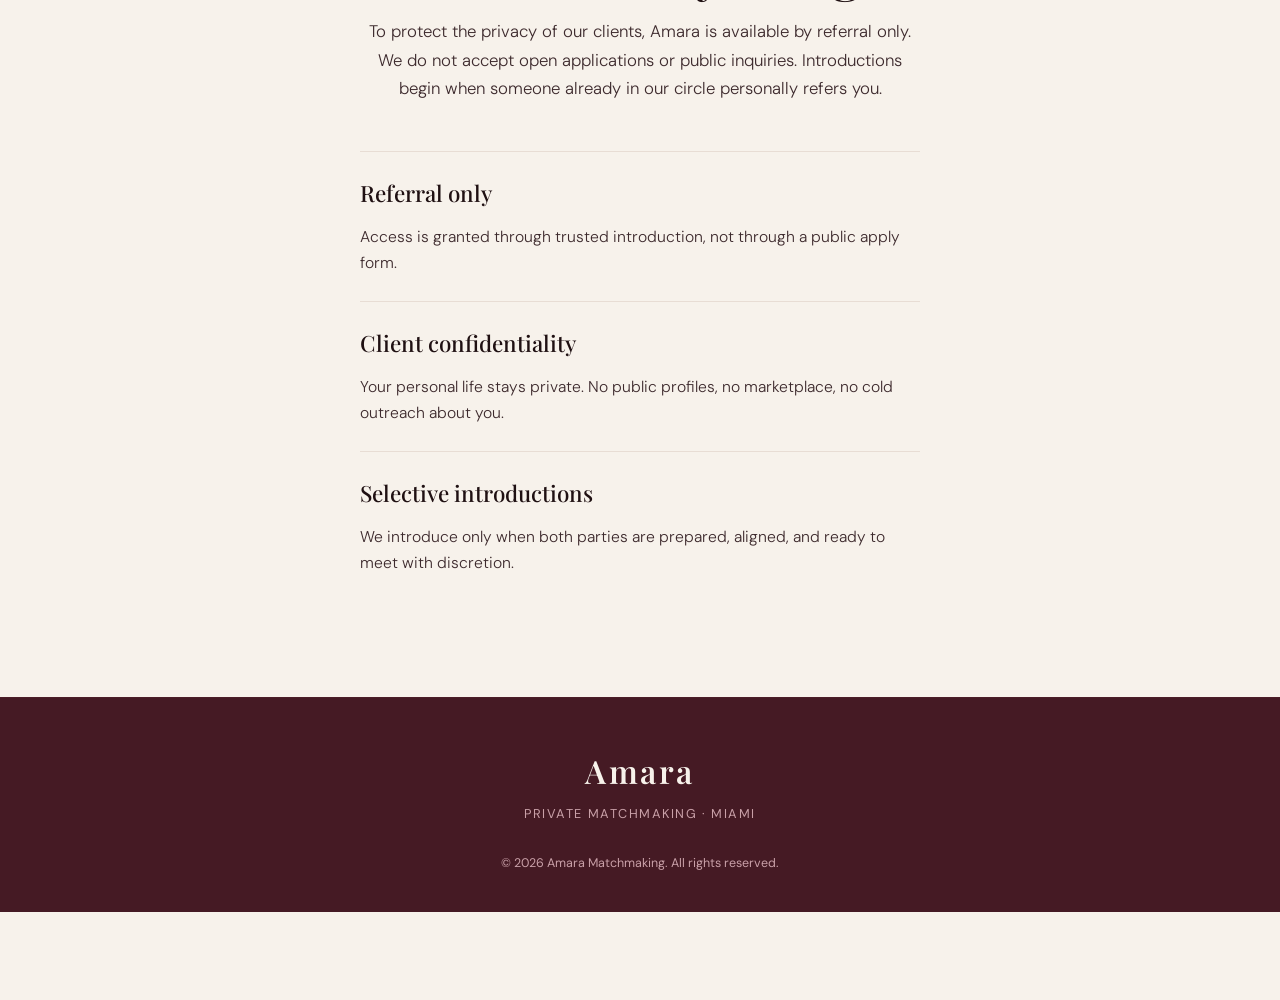
==== commit a537c373: "Remove Miami eyebrow from hero" ====
--- a/index.html
+++ b/index.html
@@ -22,7 +22,6 @@
     <section class="hero" id="top">
       <div class="container hero-split">
         <div class="hero-copy">
-          <p class="eyebrow">Miami</p>
           <h1>Matchmaking exclusively for highly successful women</h1>
           <p class="hero-sub">Lifelong partners. Marriage in mind.</p>
           <p class="hero-lead">
--- a/styles.css
+++ b/styles.css
@@ -170,7 +170,7 @@
 
 /* Hero */
 .hero {
-  padding: clamp(4.5rem, 12vw, 8.5rem) 0 clamp(5rem, 12vw, 8rem);
+  padding: clamp(2.25rem, 5vw, 3.5rem) 0 clamp(2.5rem, 5vw, 3.75rem);
   text-align: center;
   background:
     radial-gradient(ellipse 90% 55% at 50% -10%, rgba(232, 207, 207, 0.55), transparent 65%),
@@ -187,25 +187,26 @@
   letter-spacing: 0.28em;
   text-transform: uppercase;
   color: var(--accent-deep);
-  margin: 0 0 1.5rem;
+  margin: 0 0 0.75rem;
 }
 
 .hero h1 {
   font-family: var(--font-display);
-  font-size: clamp(3.15rem, 7.5vw, 5.15rem);
+  font-size: clamp(2.35rem, 5.5vw, 3.65rem);
   font-weight: 600;
-  line-height: 1.06;
-  color: var(--ink);
-  margin: 0 0 1.5rem;
+  line-height: 1.1;
+  color: var(--ink);
+  margin: 0 0 0.75rem;
   letter-spacing: -0.015em;
 }
 
 .hero-lead {
-  font-size: clamp(1.05rem, 2.2vw, 1.22rem);
+  font-size: clamp(1rem, 2vw, 1.12rem);
   font-weight: 300;
   color: var(--ink-soft);
-  max-width: 36em;
-  margin: 0 auto 2.35rem;
+  max-width: 34em;
+  margin: 0 auto 1.15rem;
+  line-height: 1.55;
 }
 
 .hero-lead strong {
@@ -457,10 +458,13 @@
   background: linear-gradient(180deg, #fbf8f4 0%, #f3e8e6 100%);
 }
 
-.price-card-exclusive {
+/* Exclusive must beat .featured light gradient (same card has both classes) */
+.price-card.price-card-exclusive,
+.price-card.price-card-exclusive.featured {
   background: var(--accent-deep);
   border-color: var(--accent-deep);
   color: #d4b8bc;
+  box-shadow: var(--shadow);
 }
 
 .price-card-exclusive .tier-label,
@@ -868,11 +872,11 @@
 /* Tawkify-inspired conversion polish (Amara brand only) */
 .hero-sub {
   font-family: var(--font-display);
-  font-size: clamp(1.6rem, 3.5vw, 2.35rem);
+  font-size: clamp(1.25rem, 2.8vw, 1.75rem);
   font-weight: 500;
   font-style: italic;
   color: var(--accent-deep);
-  margin: -0.75rem 0 1.35rem;
+  margin: 0 0 0.9rem;
 }
 
 .proof-strip {
@@ -974,17 +978,23 @@
 html { scroll-padding-top: 5.5rem; scroll-padding-bottom: 6rem; }
 #apply, #founder, #claudia, #membership, #how, #who { scroll-margin-top: 5.5rem; }
 .hero-split {
-  grid-template-columns: 1fr; /* photo removed */
   display: grid;
-  grid-template-columns: 1.2fr minmax(220px, 340px);
-  gap: clamp(1.75rem, 4vw, 3rem);
+  grid-template-columns: 1fr;
+  gap: 0;
   align-items: center;
-  text-align: left;
-  max-width: 1100px;
+  justify-items: center;
+  text-align: center;
+  max-width: 720px;
   margin-inline: auto;
 }
-.hero-copy .hero-actions { justify-content: flex-start; }
-.hero-copy .hero-lead { margin-left: 0; }
+.hero-copy {
+  width: 100%;
+  max-width: 640px;
+  margin-inline: auto;
+  text-align: center;
+}
+.hero-copy .hero-actions { justify-content: center; }
+.hero-copy .hero-lead { margin-left: auto; margin-right: auto; }
 .hero-founder {
   margin: 0;
   text-align: center;
@@ -1142,7 +1152,7 @@
   padding: 2.75rem 0;
 }
 .hero {
-  padding: clamp(5rem, 13vw, 9rem) 0 clamp(5.5rem, 12vw, 8.5rem);
+  padding: clamp(2.25rem, 5vw, 3.5rem) 0 clamp(2.5rem, 5vw, 3.75rem);
 }
 .hero-note {
   letter-spacing: 0.22em;
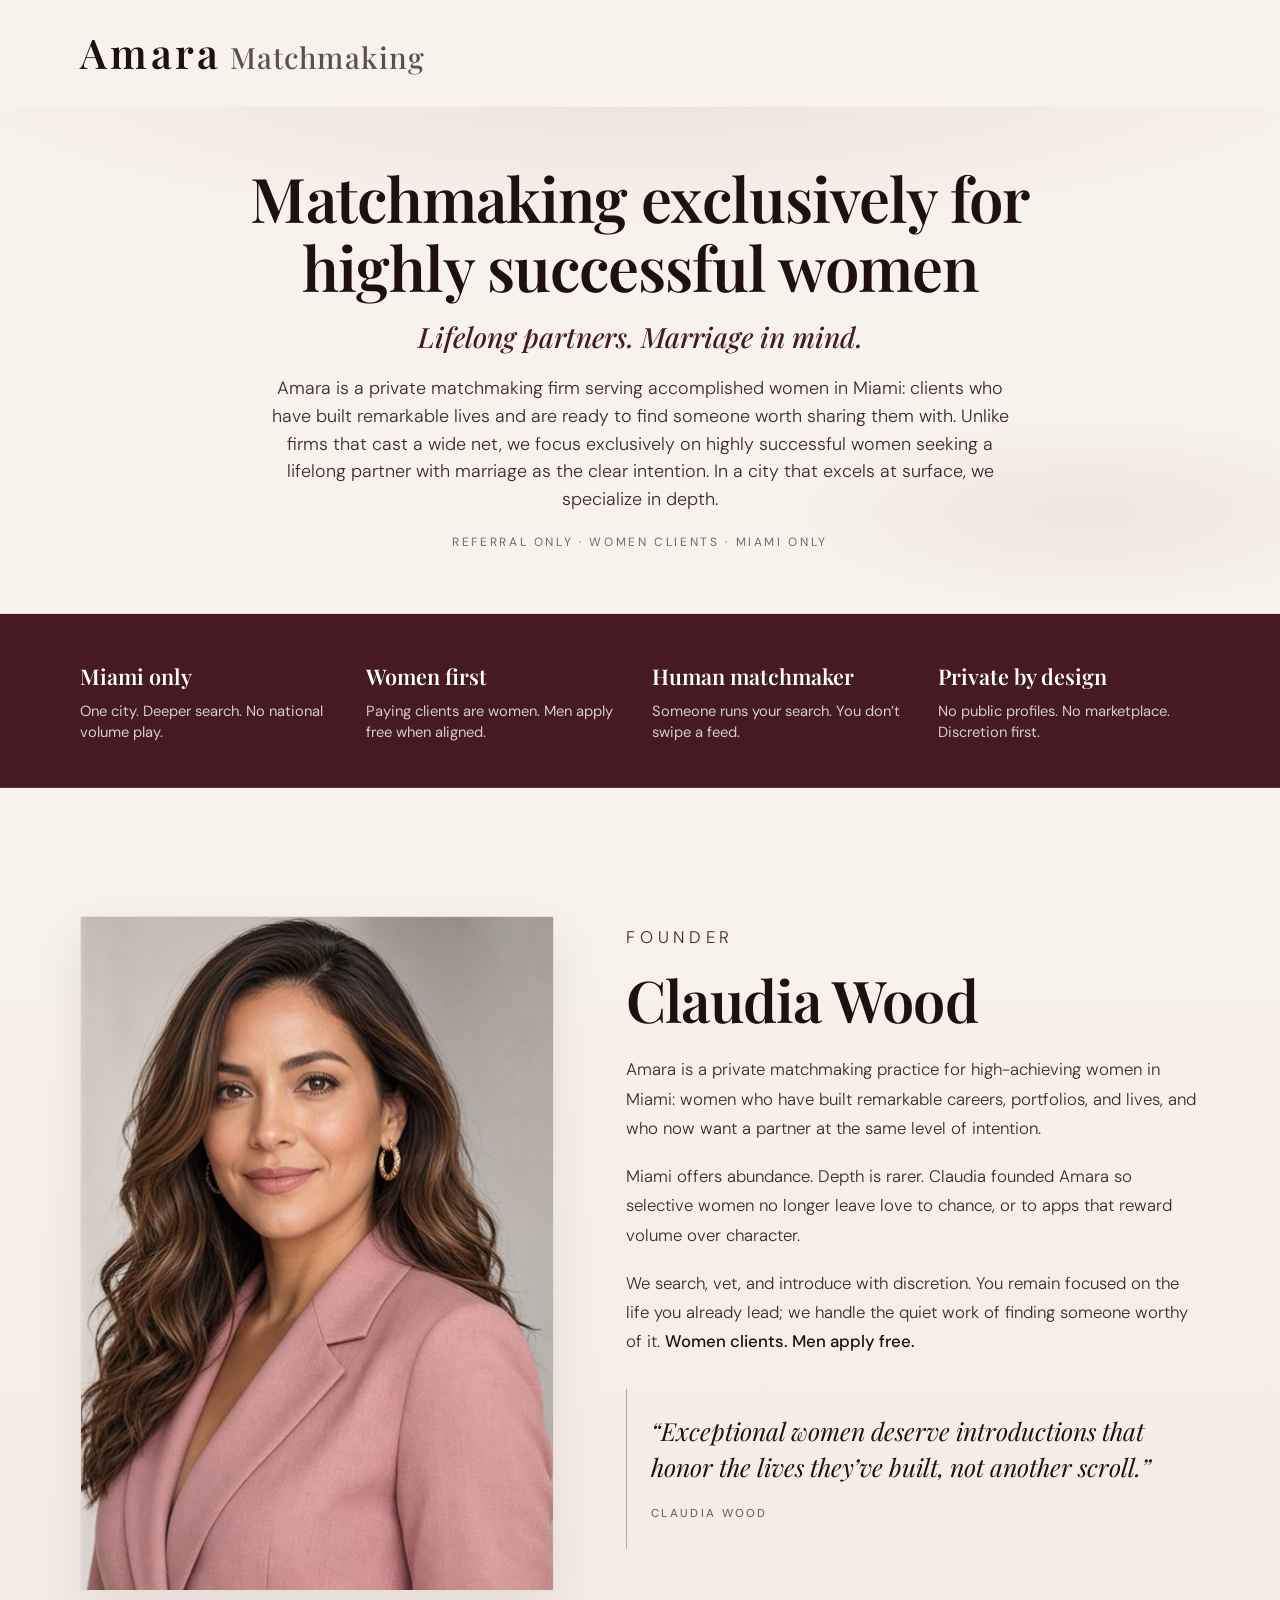
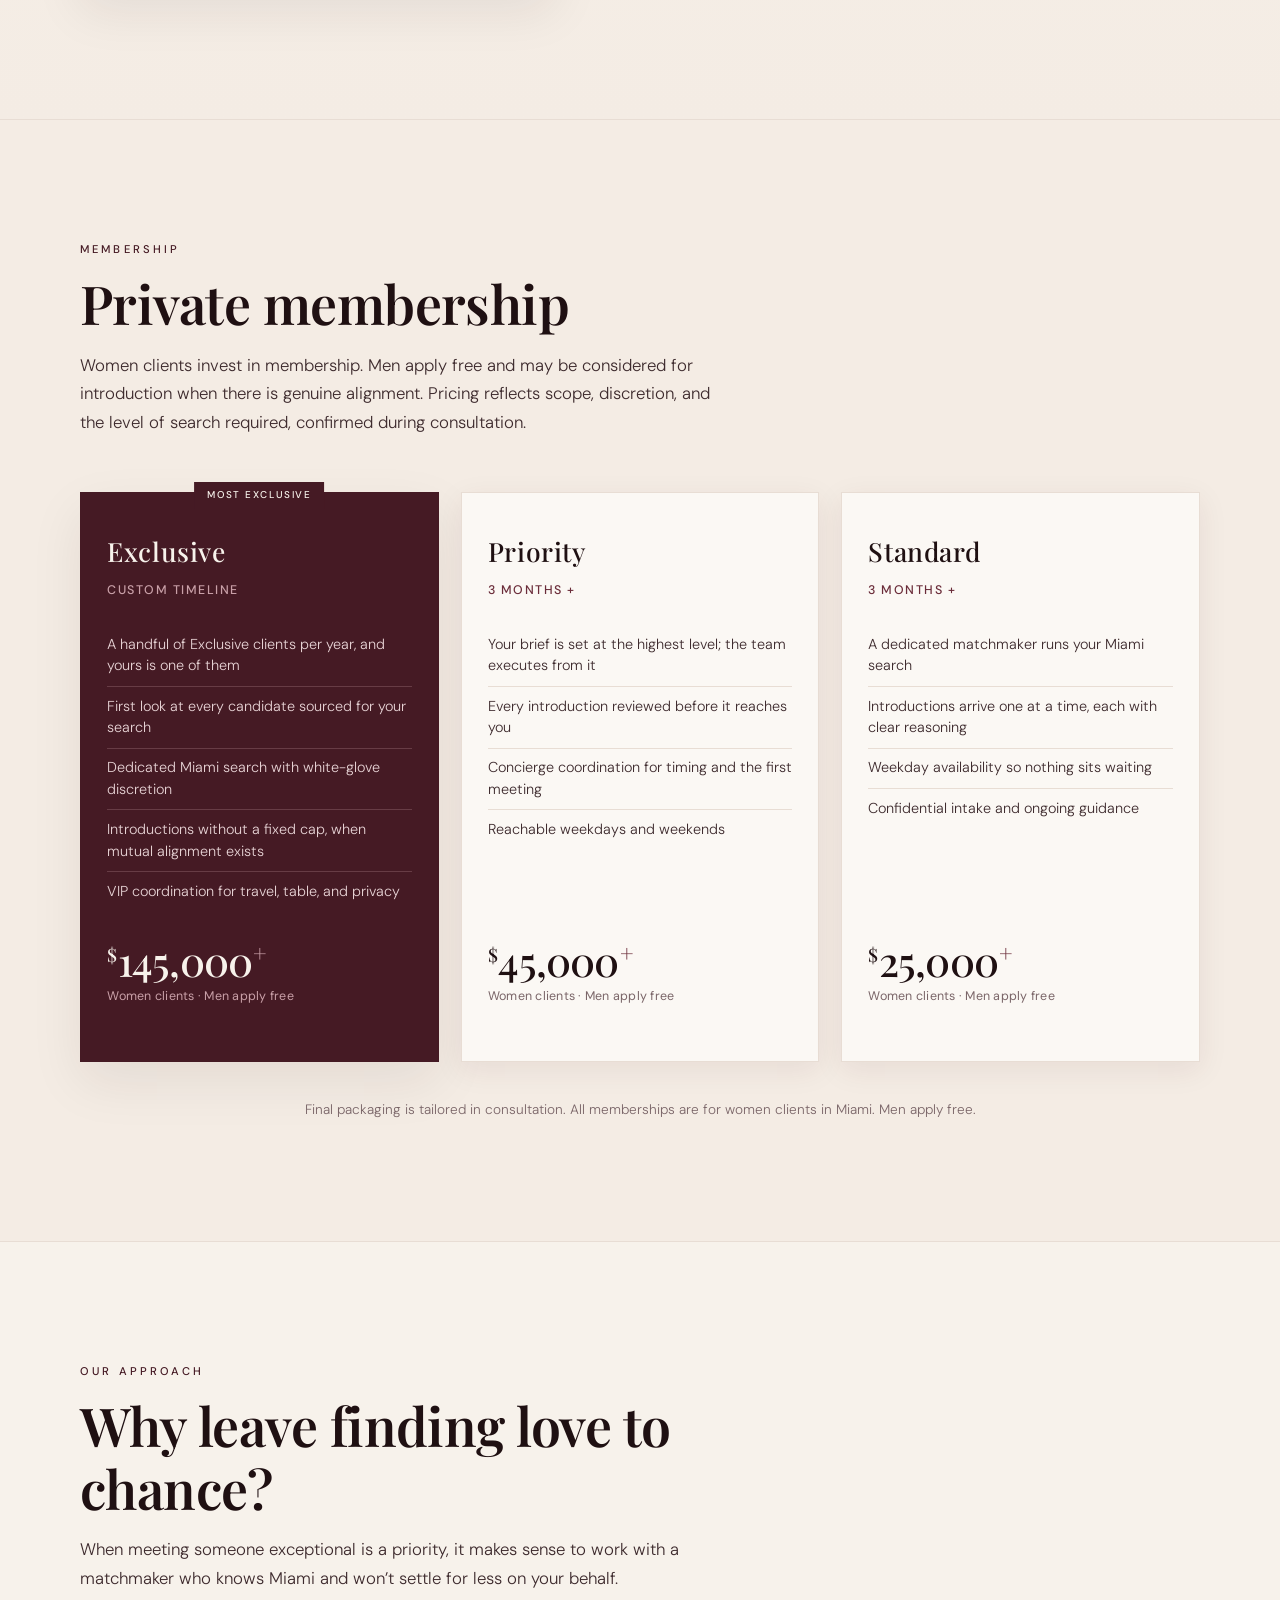
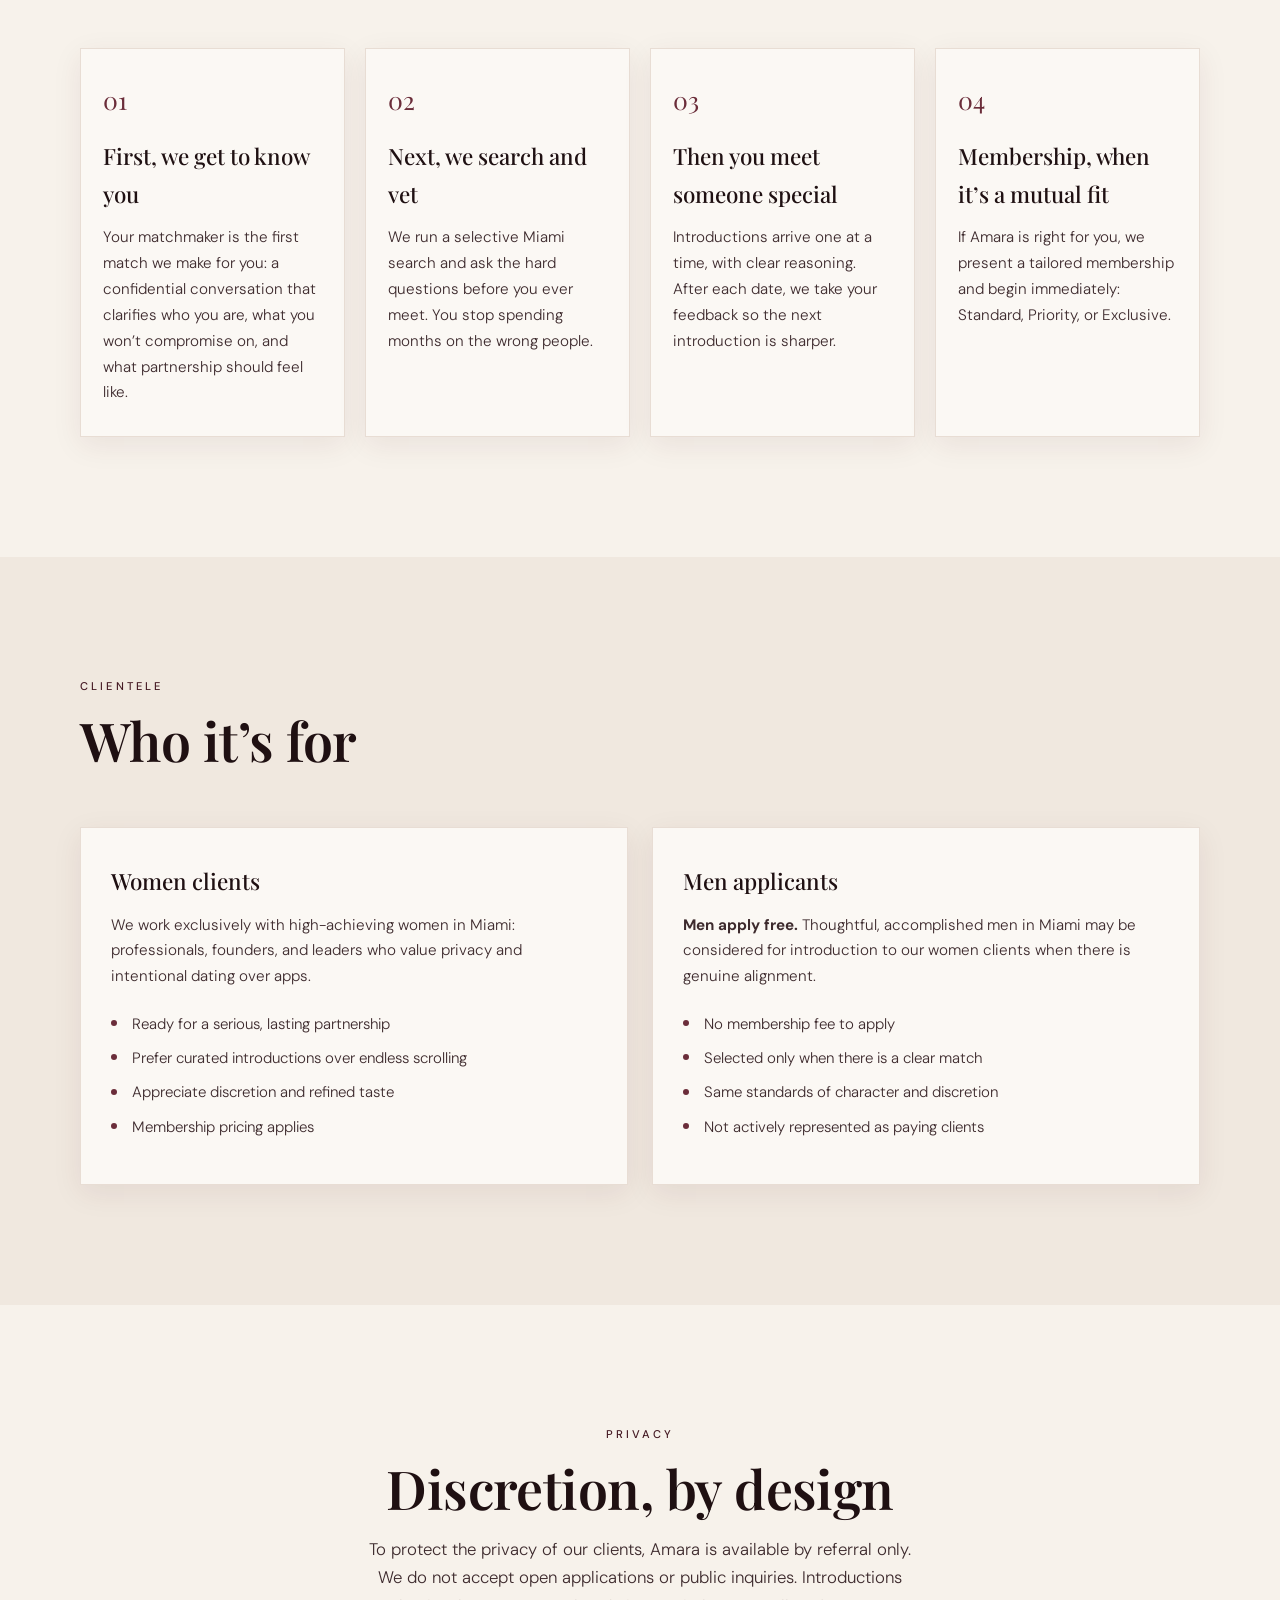
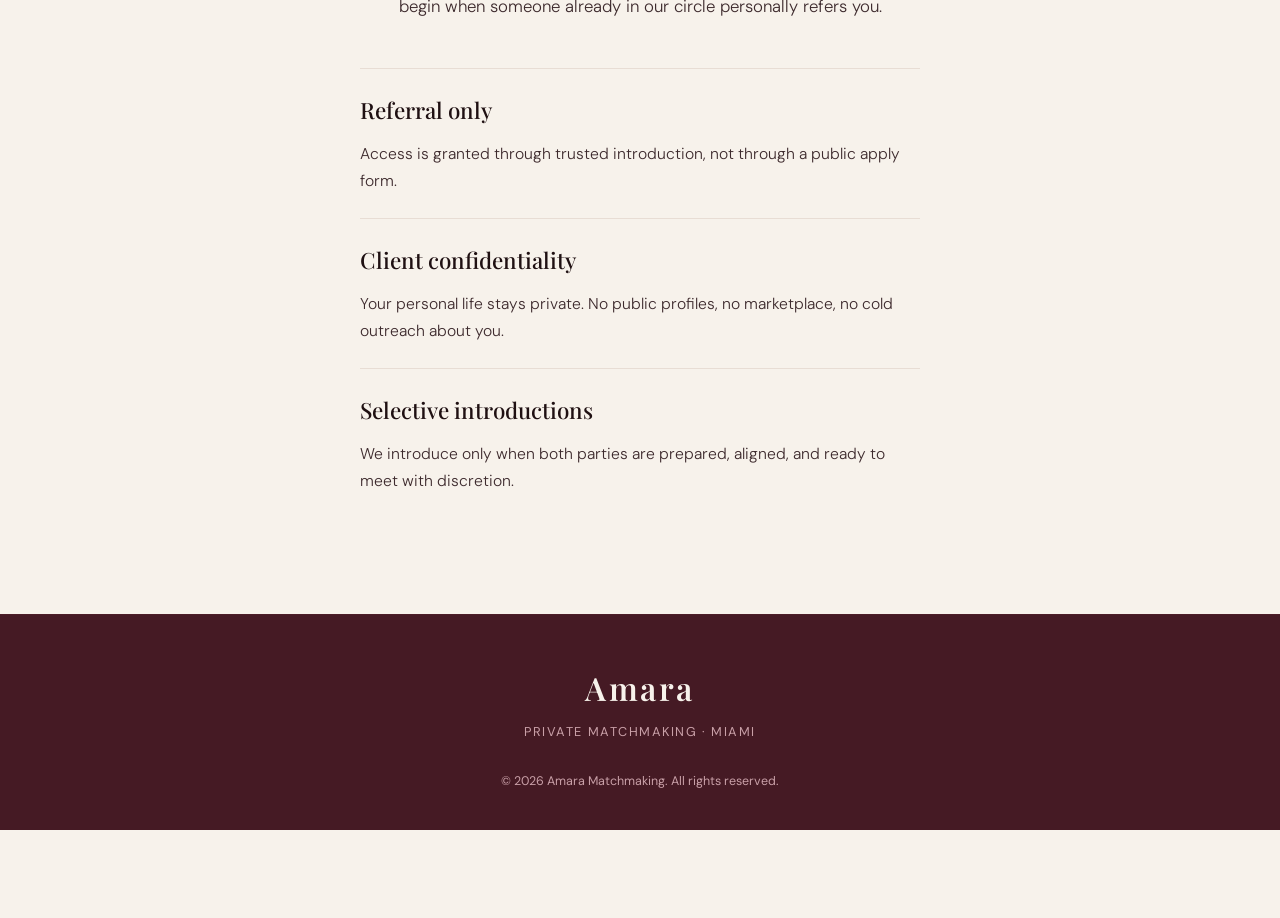
==== commit 3b887a15: "Move proof strip directly under the hero" ====
--- a/index.html
+++ b/index.html
@@ -36,6 +36,29 @@
 </div>
     </section>
 
+    <!-- PROOF STRIP (honest differentiators, no invented metrics) -->
+    <section class="proof-strip" aria-label="Why Amara">
+      <div class="container proof-grid">
+        <div class="proof-item">
+          <p class="proof-label">Miami only</p>
+          <p class="proof-text">One city. Deeper search. No national volume play.</p>
+        </div>
+        <div class="proof-item">
+          <p class="proof-label">Women first</p>
+          <p class="proof-text">Paying clients are women. Men apply free when aligned.</p>
+        </div>
+        <div class="proof-item">
+          <p class="proof-label">Human matchmaker</p>
+          <p class="proof-text">Someone runs your search. You don’t swipe a feed.</p>
+        </div>
+        <div class="proof-item">
+          <p class="proof-label">Private by design</p>
+          <p class="proof-text">No public profiles. No marketplace. Discretion first.</p>
+        </div>
+      </div>
+    </section>
+
+
 
     <!-- CLAUDIA WOOD: FOUNDING PRESENCE -->
     <section class="section section-claudia" id="claudia">
@@ -67,30 +90,7 @@
         </div>
       </div>
     </section>
-
-    <!-- PROOF STRIP (honest differentiators, no invented metrics) -->
-    <section class="proof-strip" aria-label="Why Amara">
-      <div class="container proof-grid">
-        <div class="proof-item">
-          <p class="proof-label">Miami only</p>
-          <p class="proof-text">One city. Deeper search. No national volume play.</p>
-        </div>
-        <div class="proof-item">
-          <p class="proof-label">Women first</p>
-          <p class="proof-text">Paying clients are women. Men apply free when aligned.</p>
-        </div>
-        <div class="proof-item">
-          <p class="proof-label">Human matchmaker</p>
-          <p class="proof-text">Someone runs your search. You don’t swipe a feed.</p>
-        </div>
-        <div class="proof-item">
-          <p class="proof-label">Private by design</p>
-          <p class="proof-text">No public profiles. No marketplace. Discretion first.</p>
-        </div>
-      </div>
-    </section>
-
-    <!-- MEMBERSHIP / PRICING -->
+<!-- MEMBERSHIP / PRICING -->
     <section class="section section-membership" id="membership">
       <div class="container">
         <div class="section-head">
--- a/styles.css
+++ b/styles.css
@@ -192,9 +192,9 @@
 
 .hero h1 {
   font-family: var(--font-display);
-  font-size: clamp(2.35rem, 5.5vw, 3.65rem);
+  font-size: clamp(2.4rem, 5.2vw, 3.85rem);
   font-weight: 600;
-  line-height: 1.1;
+  line-height: 1.12;
   color: var(--ink);
   margin: 0 0 0.75rem;
   letter-spacing: -0.015em;
@@ -204,7 +204,7 @@
   font-size: clamp(1rem, 2vw, 1.12rem);
   font-weight: 300;
   color: var(--ink-soft);
-  max-width: 34em;
+  max-width: 42em;
   margin: 0 auto 1.15rem;
   line-height: 1.55;
 }
@@ -984,12 +984,12 @@
   align-items: center;
   justify-items: center;
   text-align: center;
-  max-width: 720px;
+  max-width: 980px;
   margin-inline: auto;
 }
 .hero-copy {
   width: 100%;
-  max-width: 640px;
+  max-width: 920px;
   margin-inline: auto;
   text-align: center;
 }
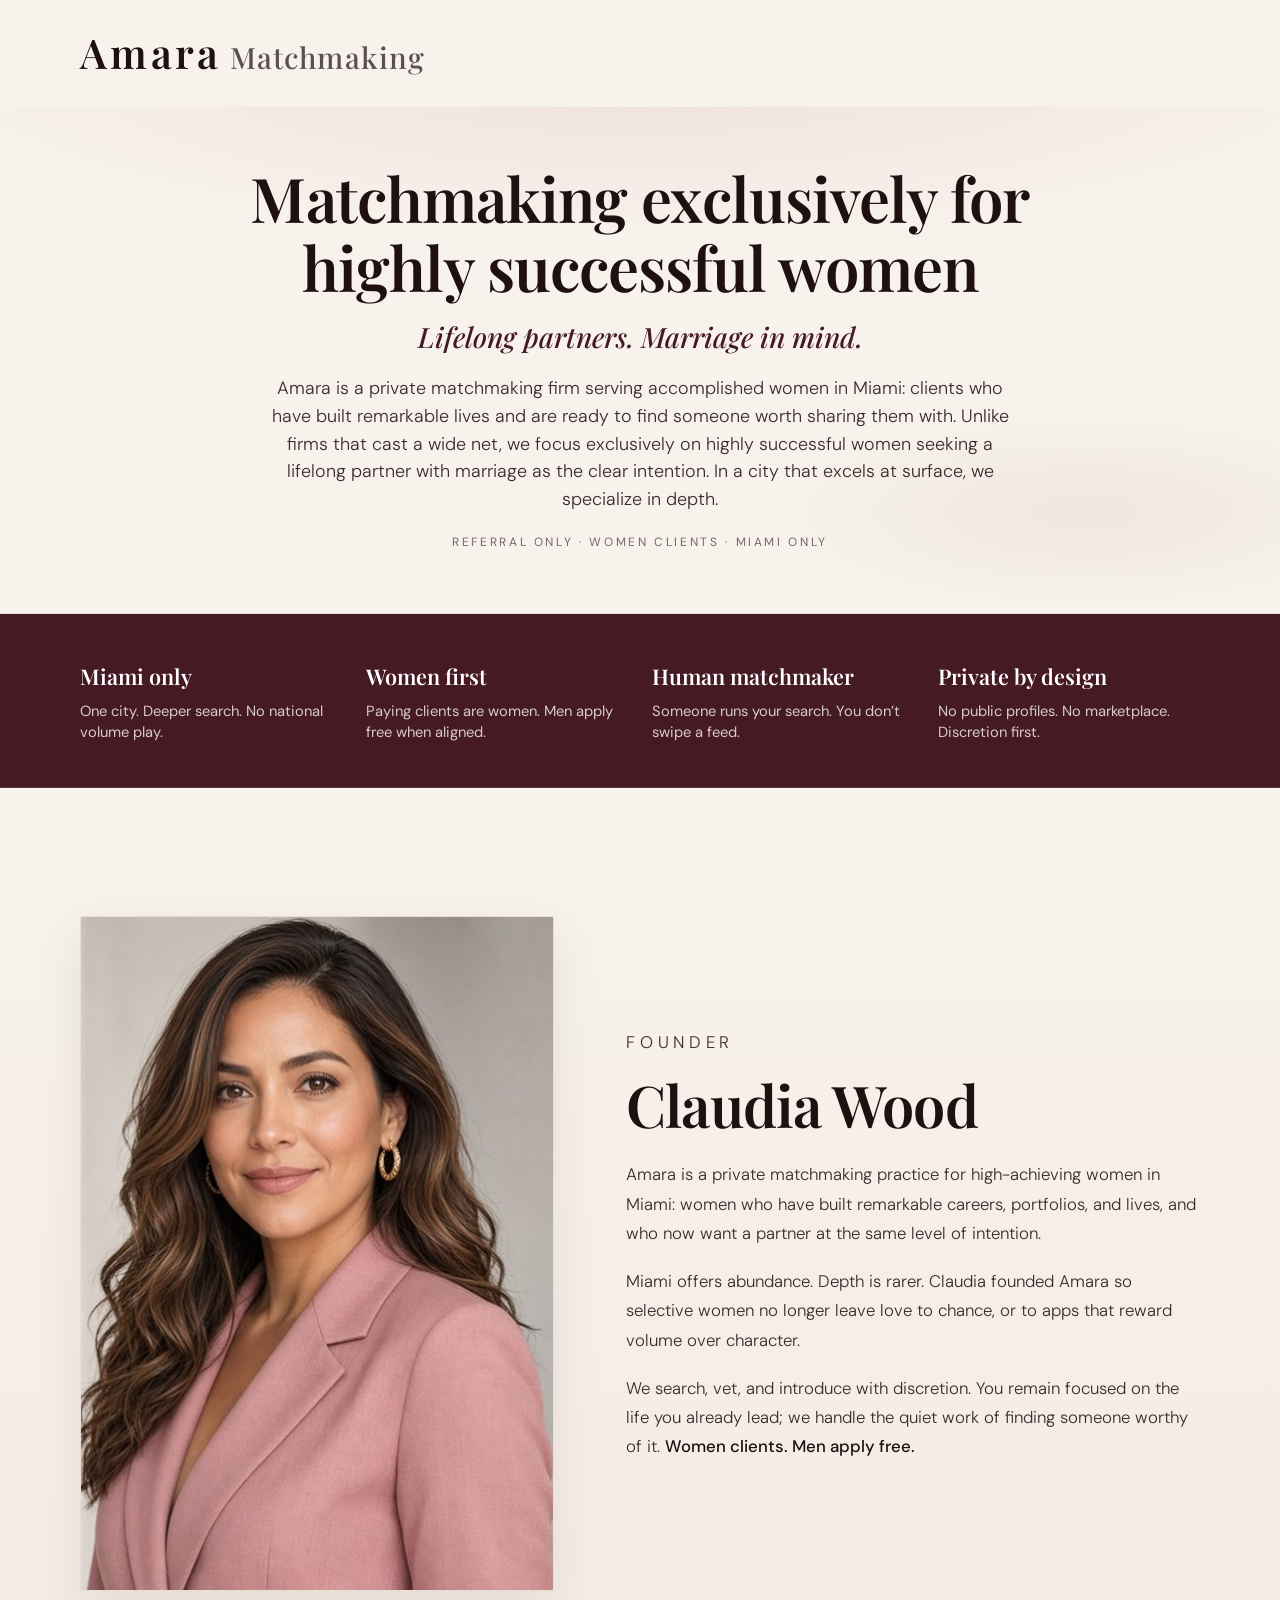
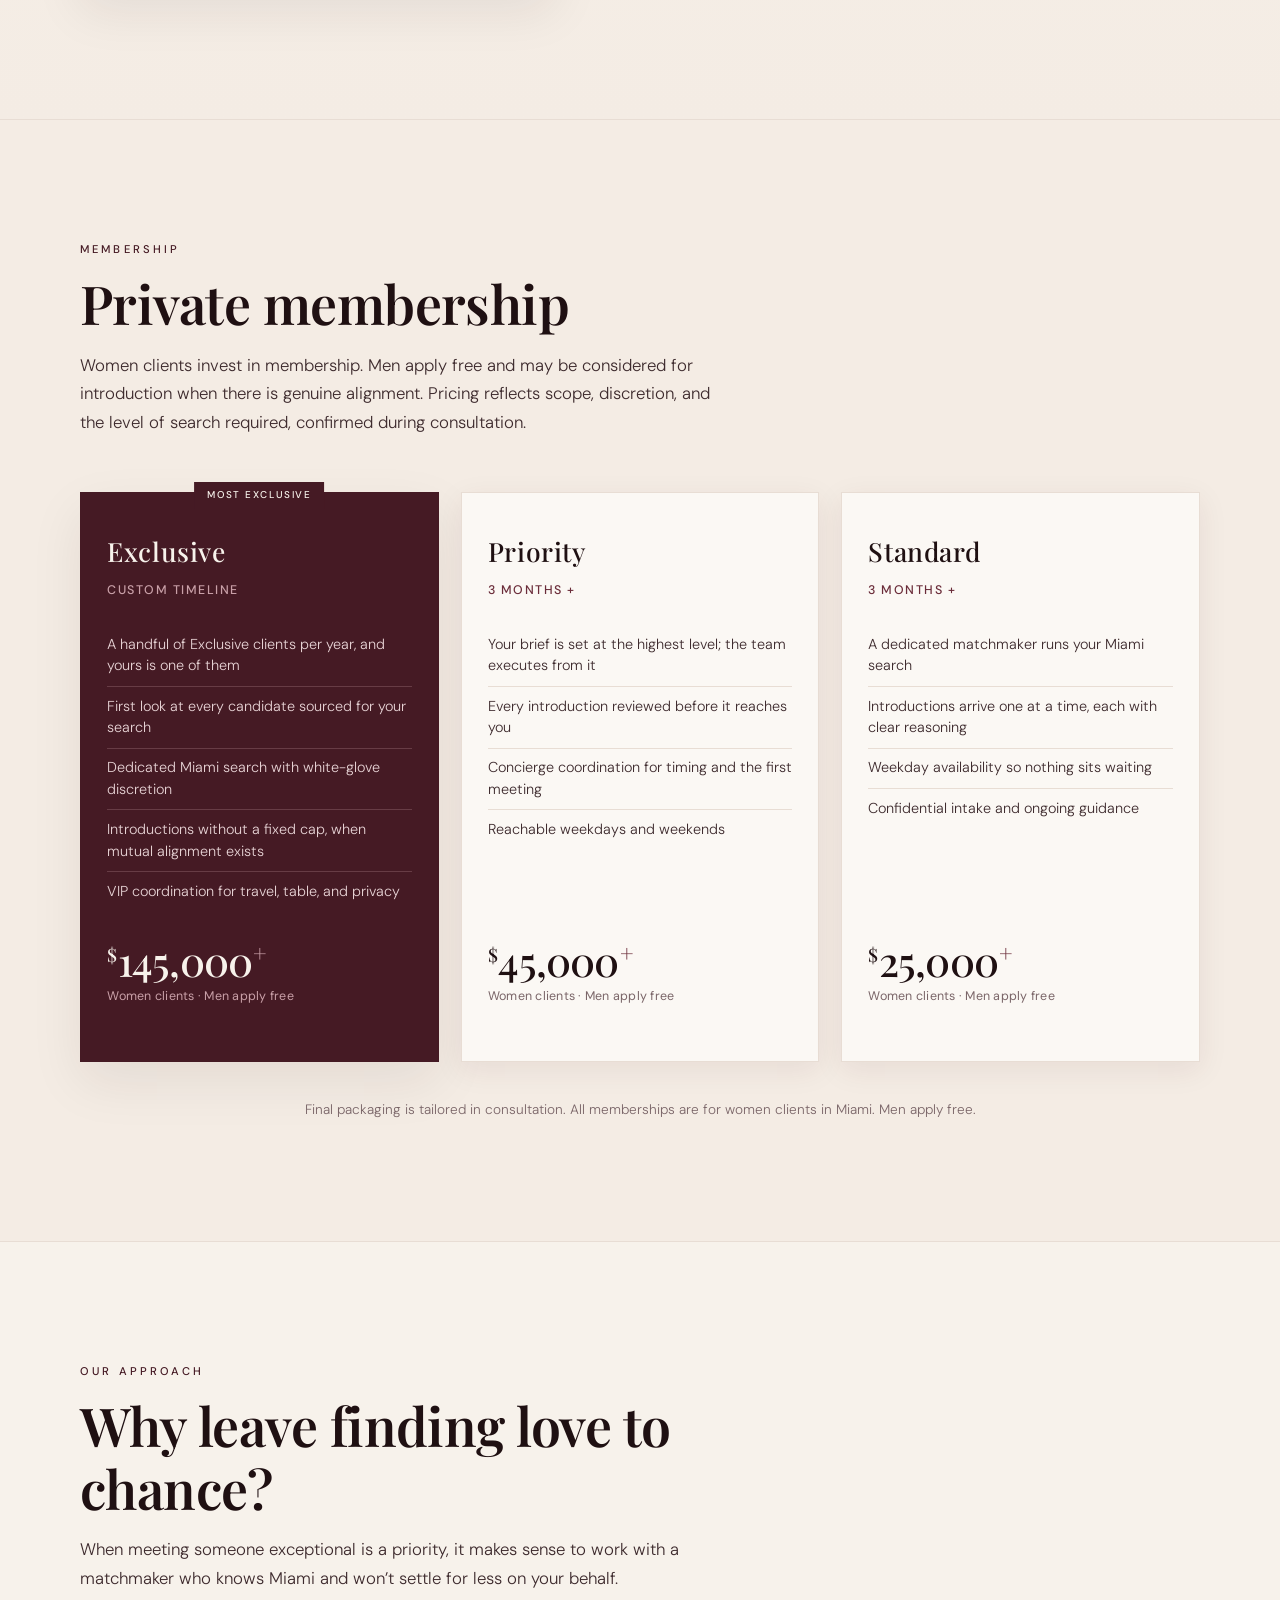
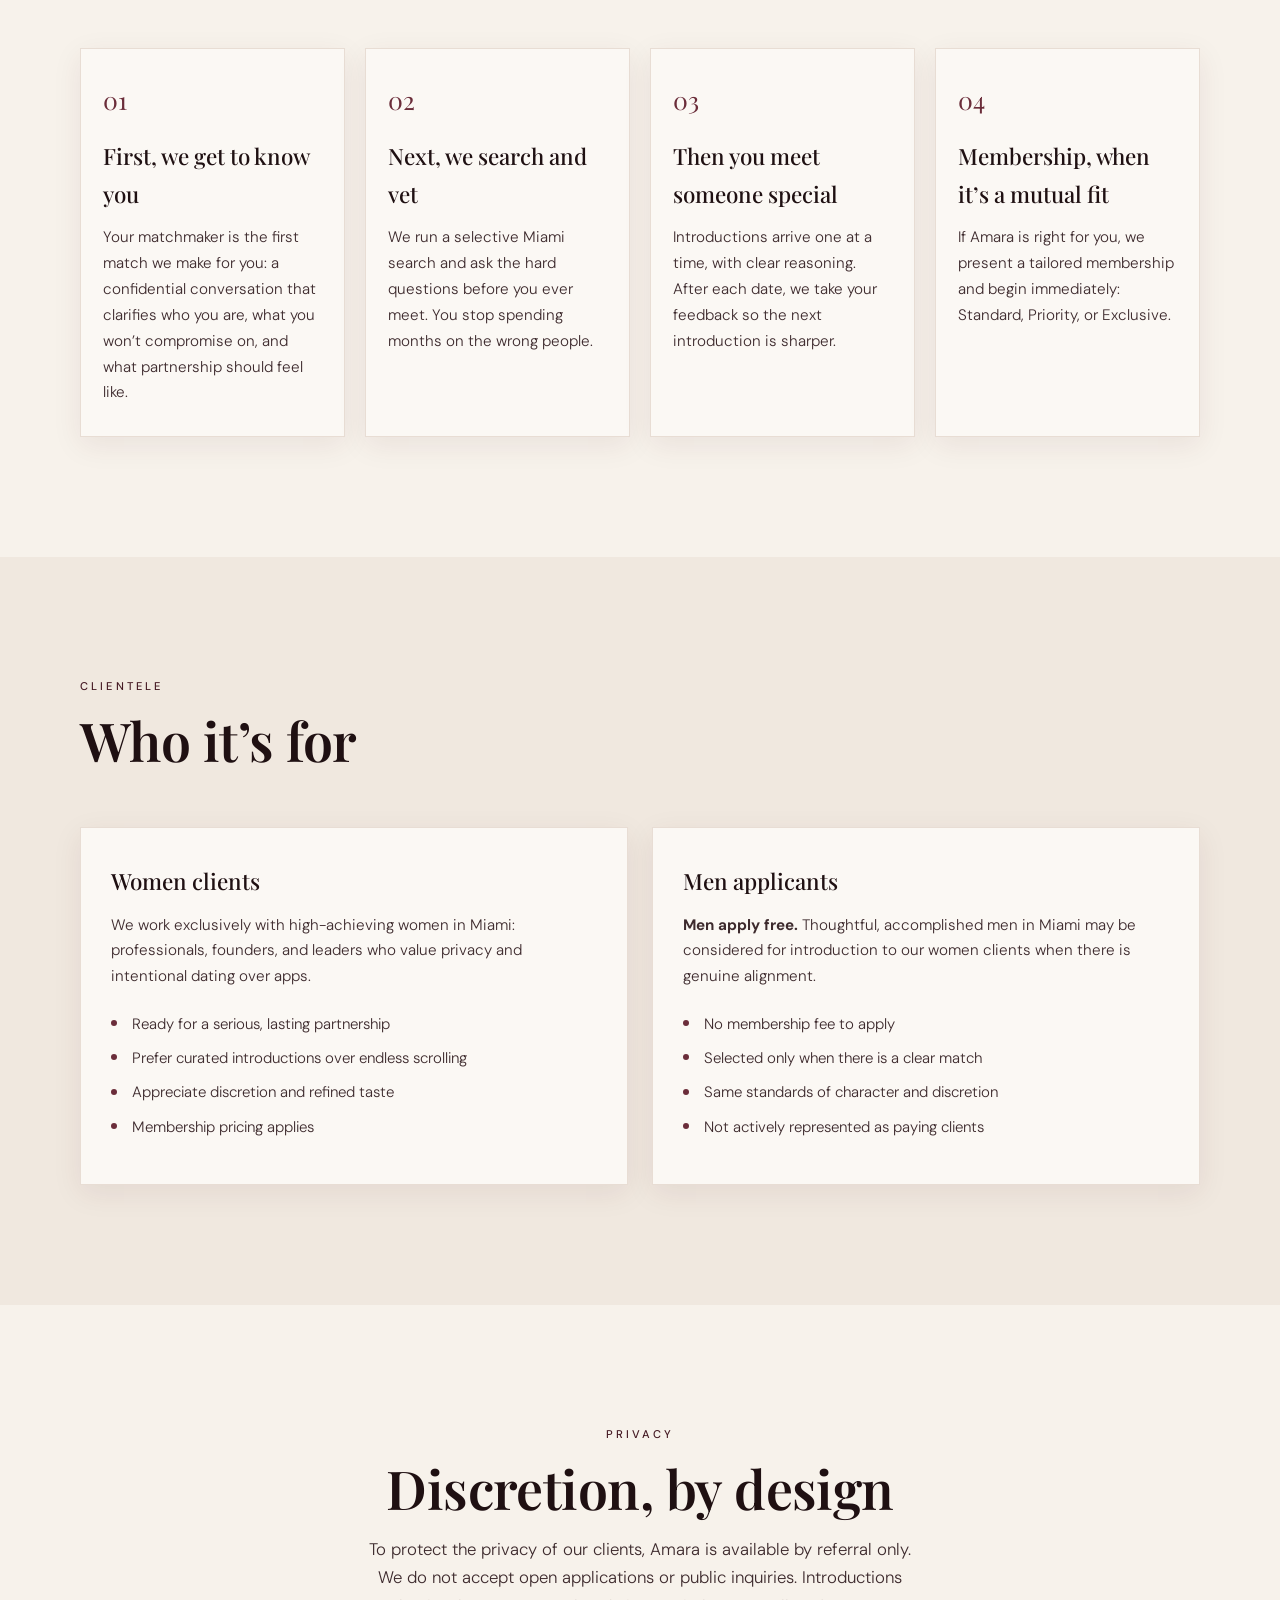
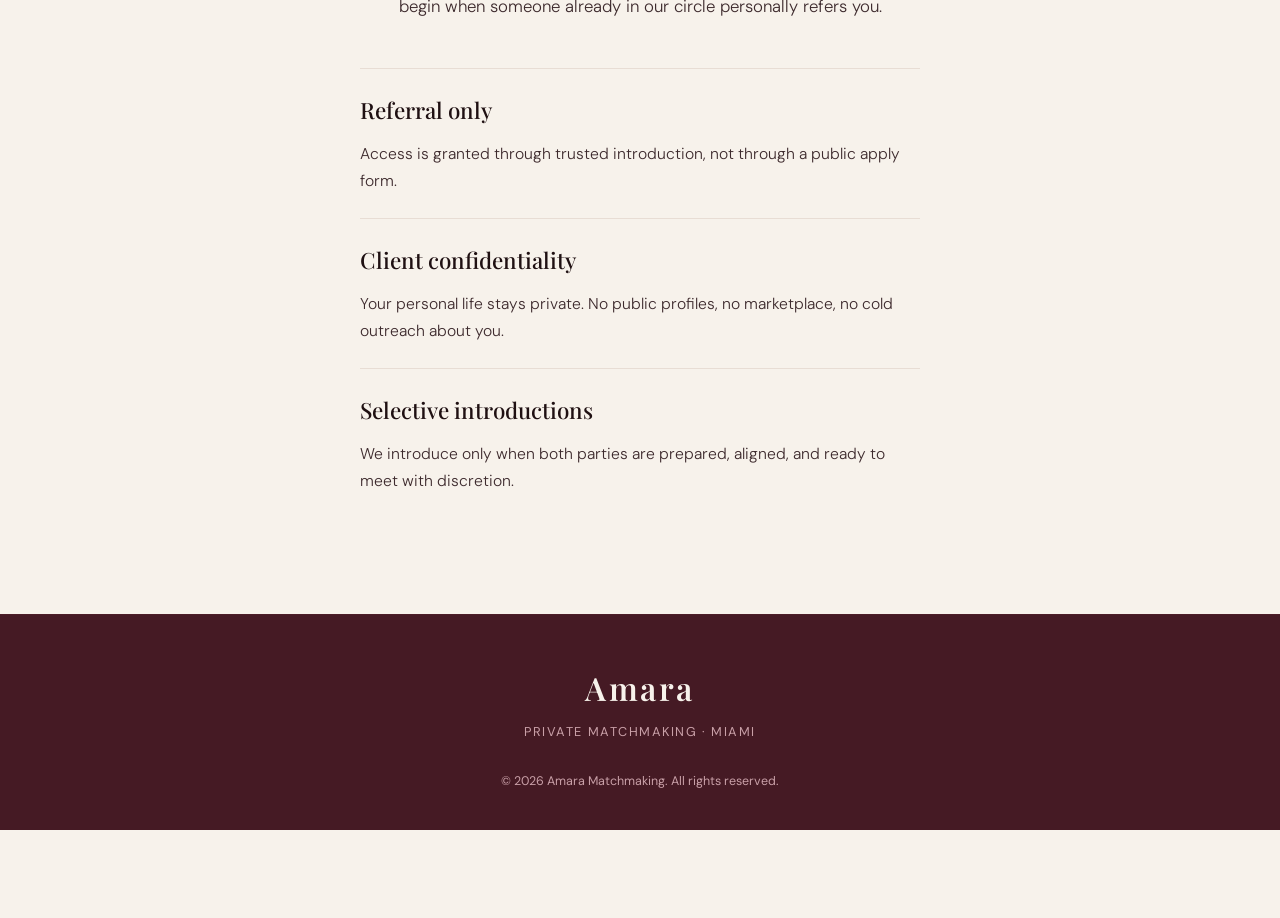
==== commit c1926794: "Remove Claudia Wood quote from founder section" ====
--- a/index.html
+++ b/index.html
@@ -8,6 +8,10 @@
   <link rel="preconnect" href="https://fonts.googleapis.com" />
   <link rel="preconnect" href="https://fonts.gstatic.com" crossorigin />
   <link href="https://fonts.googleapis.com/css2?family=DM+Sans:ital,opsz,wght@0,9..40,300;0,9..40,400;0,9..40,500;0,9..40,600;1,9..40,400&family=Playfair+Display:ital,wght@0,400;0,500;0,600;0,700;1,400;1,500&display=swap" rel="stylesheet" />
+  <link rel="icon" href="assets/favicon.svg" type="image/svg+xml" />
+  <link rel="icon" href="assets/favicon.ico" sizes="any" />
+  <link rel="icon" href="assets/favicon-32.png" type="image/png" sizes="32x32" />
+  <link rel="apple-touch-icon" href="assets/apple-touch-icon.png" />
   <link rel="stylesheet" href="styles.css" />
 </head>
 <body>
@@ -83,11 +87,7 @@
             you already lead; we handle the quiet work of finding someone worthy of it.
             <strong>Women clients. Men apply free.</strong>
           </p>
-          <blockquote class="claudia-quote">
-            <p>“Exceptional women deserve introductions that honor the lives they’ve built, not another scroll.”</p>
-            <cite>Claudia Wood</cite>
-          </blockquote>
-        </div>
+</div>
       </div>
     </section>
 <!-- MEMBERSHIP / PRICING -->
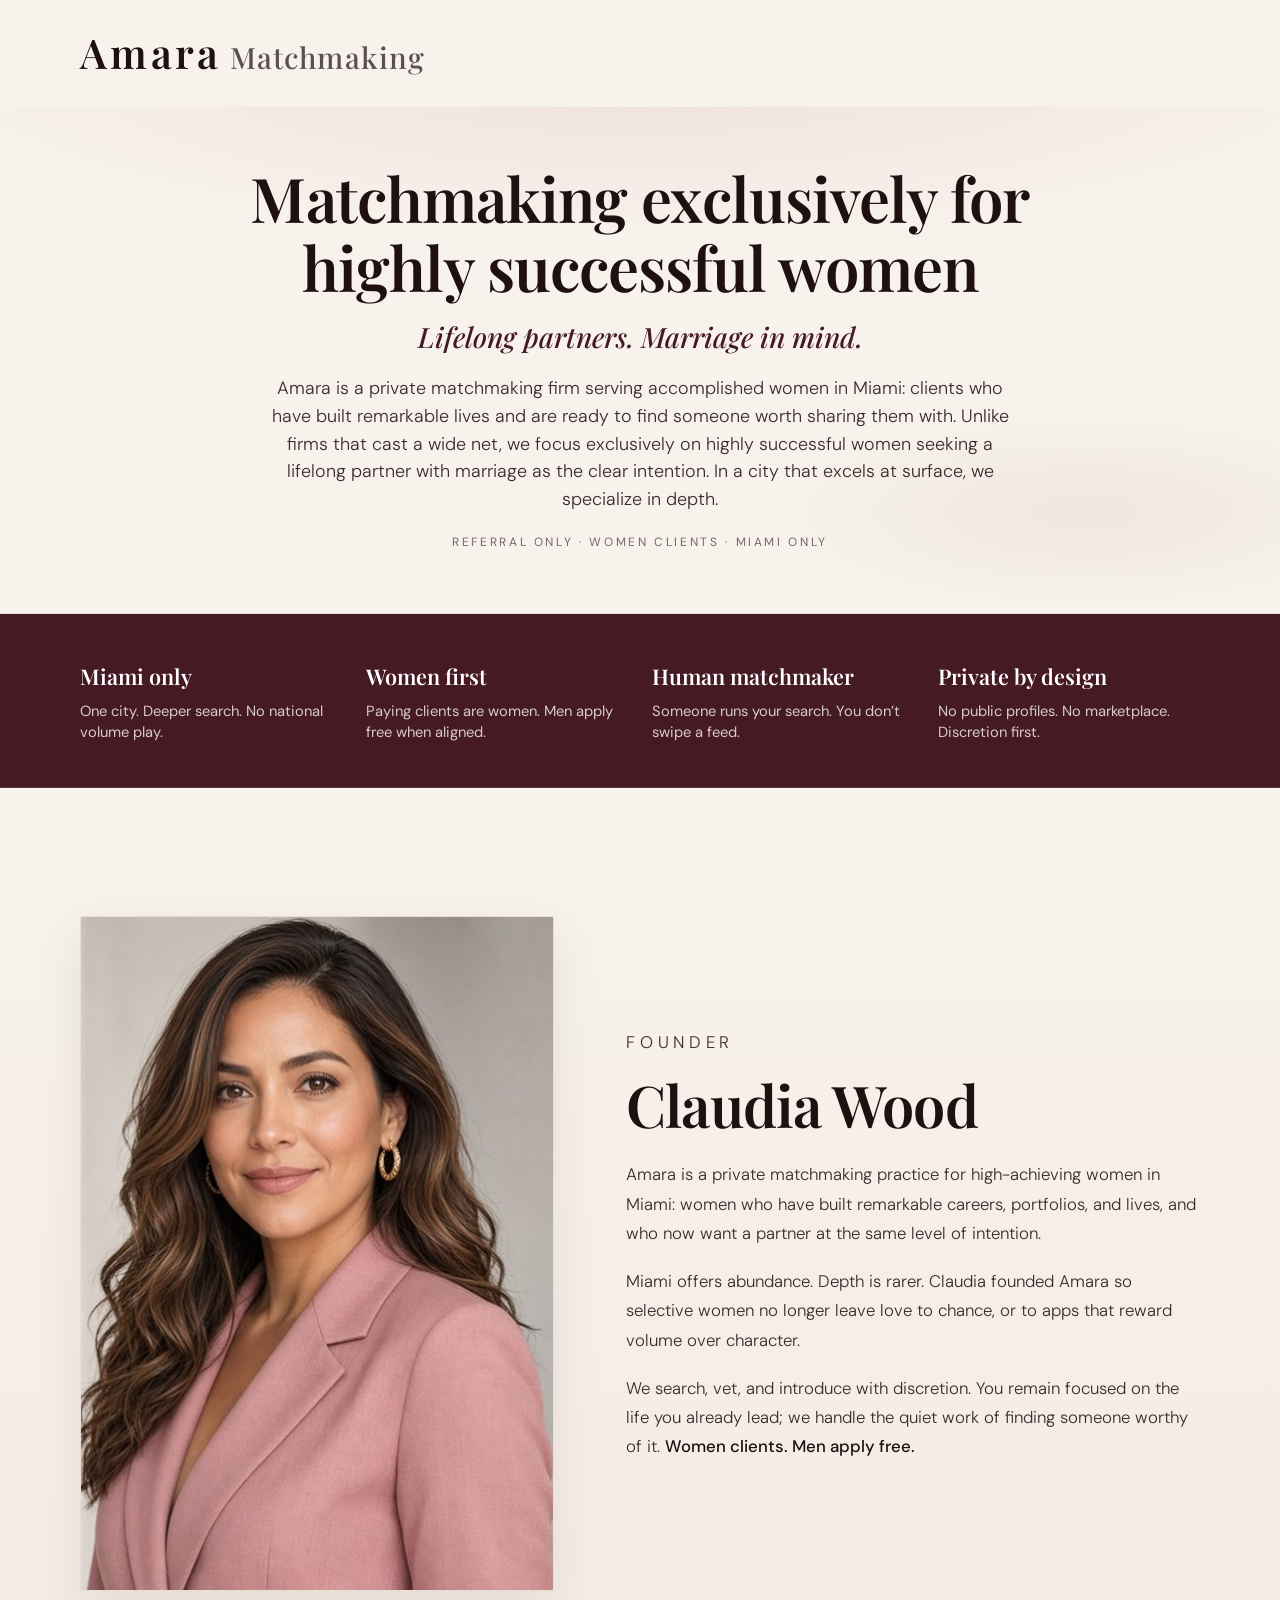
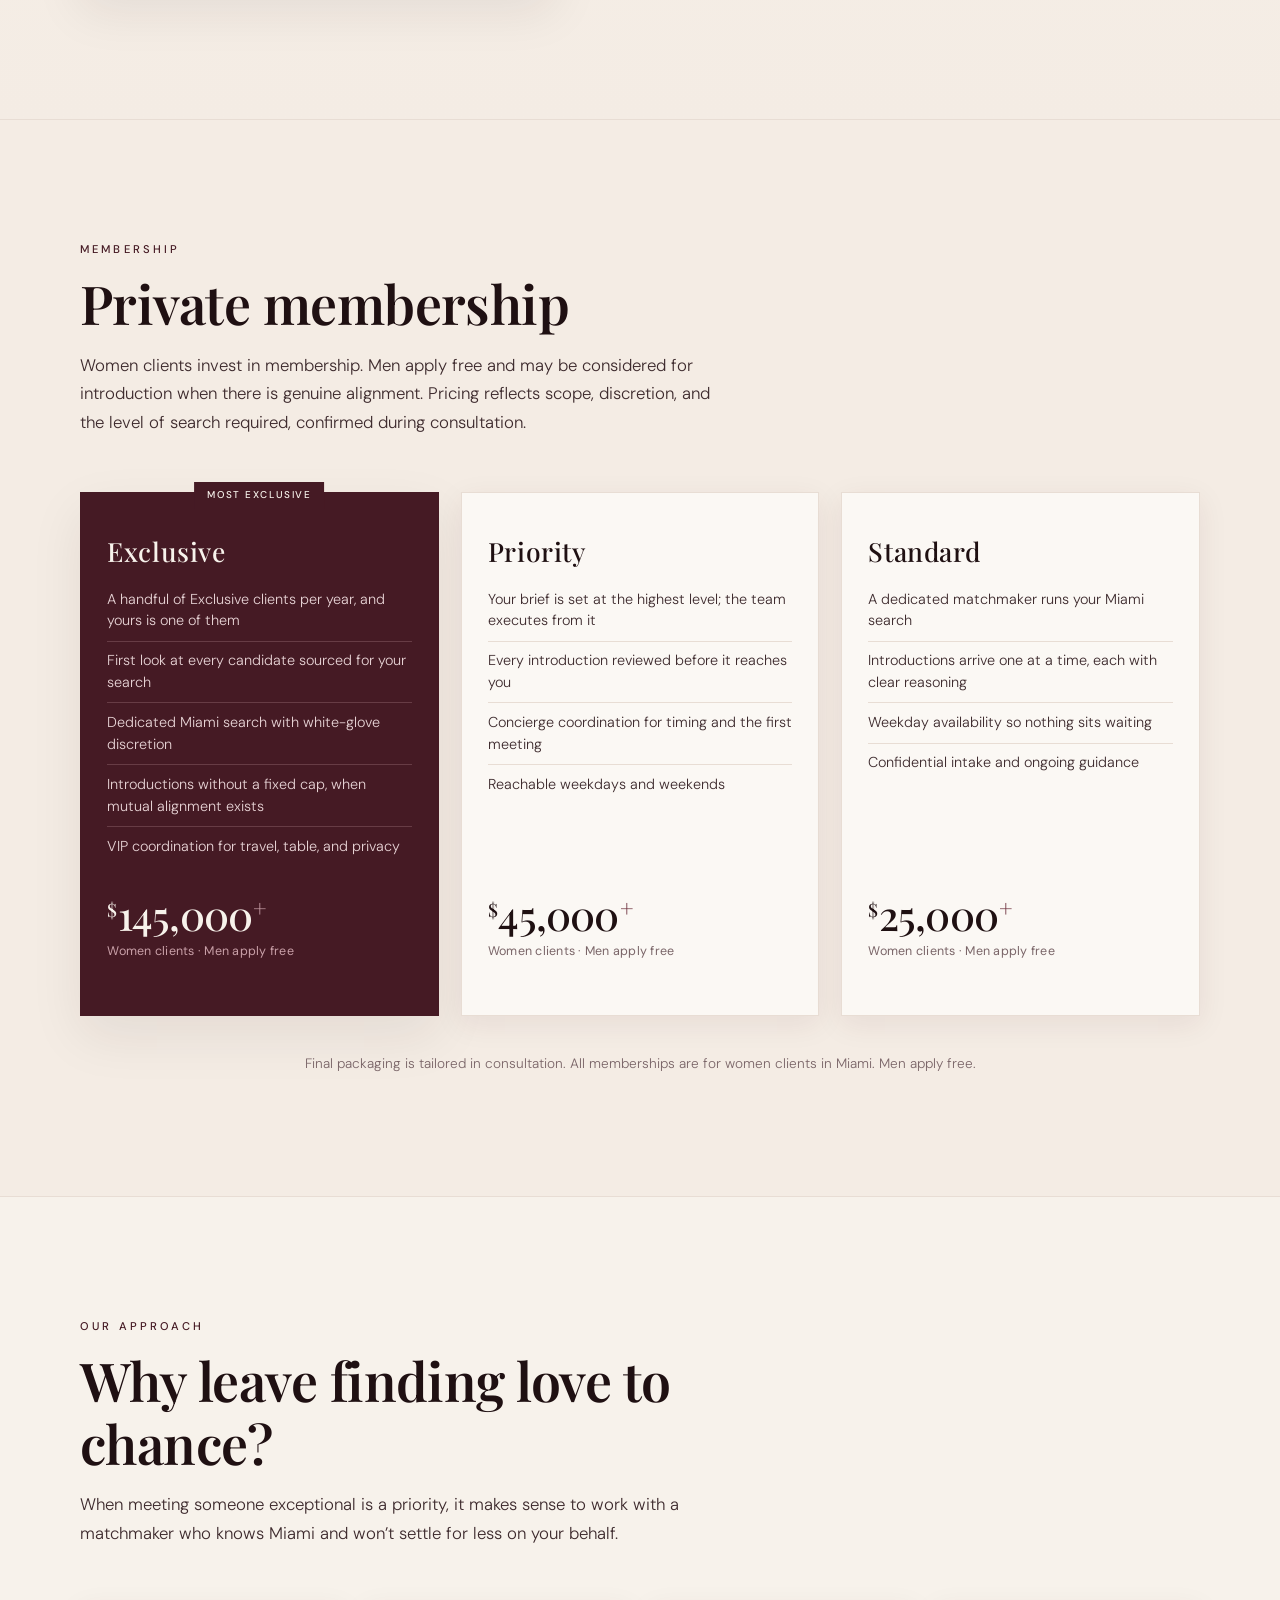
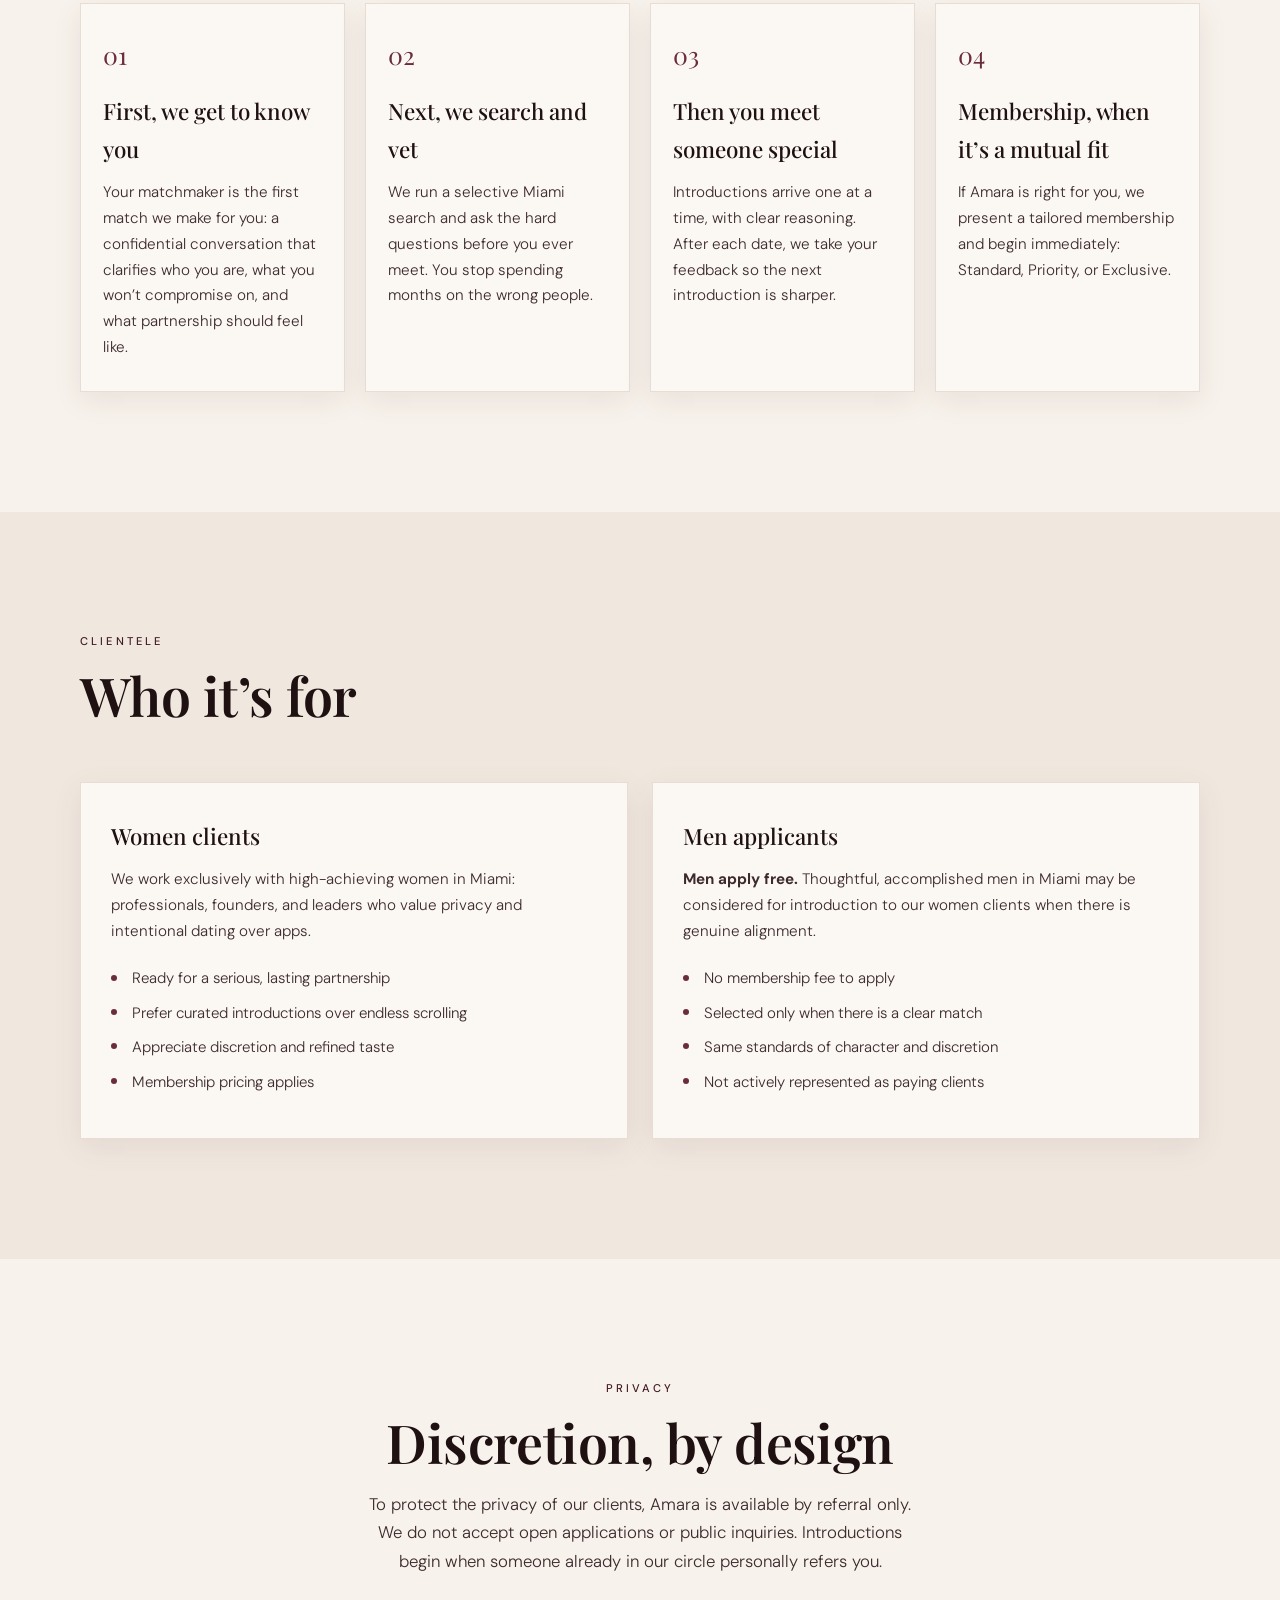
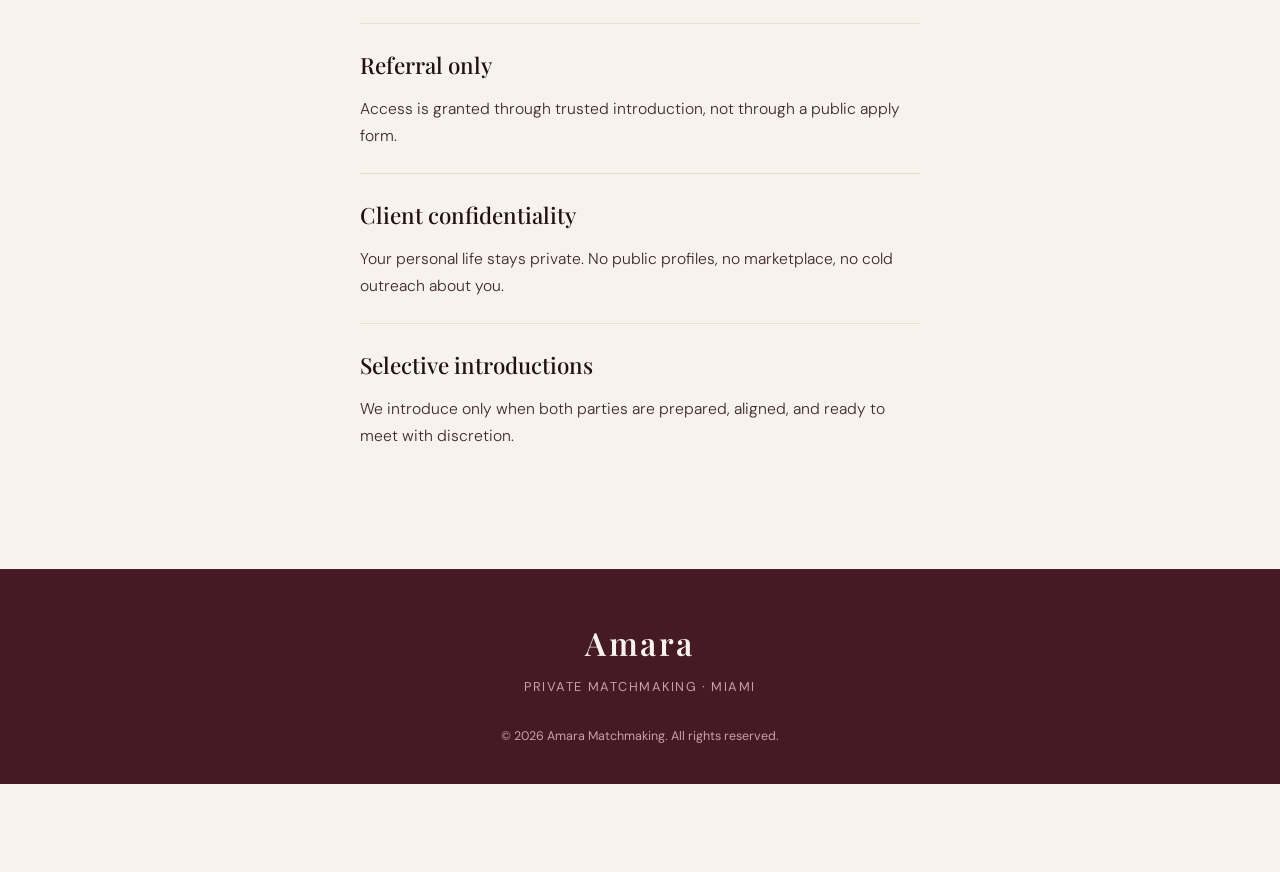
==== commit be4254eb: "Remove timeline lines from membership cards" ====
--- a/index.html
+++ b/index.html
@@ -106,8 +106,7 @@
           <article class="price-card price-card-exclusive featured">
             <p class="badge">Most exclusive</p>
             <p class="tier-label">Exclusive</p>
-            <p class="tier-duration">Custom Timeline</p>
-            <ul class="tier-features">
+<ul class="tier-features">
               <li>A handful of Exclusive clients per year, and yours is one of them</li>
               <li>First look at every candidate sourced for your search</li>
               <li>Dedicated Miami search with white-glove discretion</li>
@@ -120,8 +119,7 @@
 
           <article class="price-card">
             <p class="tier-label">Priority</p>
-            <p class="tier-duration">3 Months +</p>
-            <ul class="tier-features">
+<ul class="tier-features">
               <li>Your brief is set at the highest level; the team executes from it</li>
               <li>Every introduction reviewed before it reaches you</li>
               <li>Concierge coordination for timing and the first meeting</li>
@@ -133,8 +131,7 @@
 
           <article class="price-card">
             <p class="tier-label">Standard</p>
-            <p class="tier-duration">3 Months +</p>
-            <ul class="tier-features">
+<ul class="tier-features">
               <li>A dedicated matchmaker runs your Miami search</li>
               <li>Introductions arrive one at a time, each with clear reasoning</li>
               <li>Weekday availability so nothing sits waiting</li>
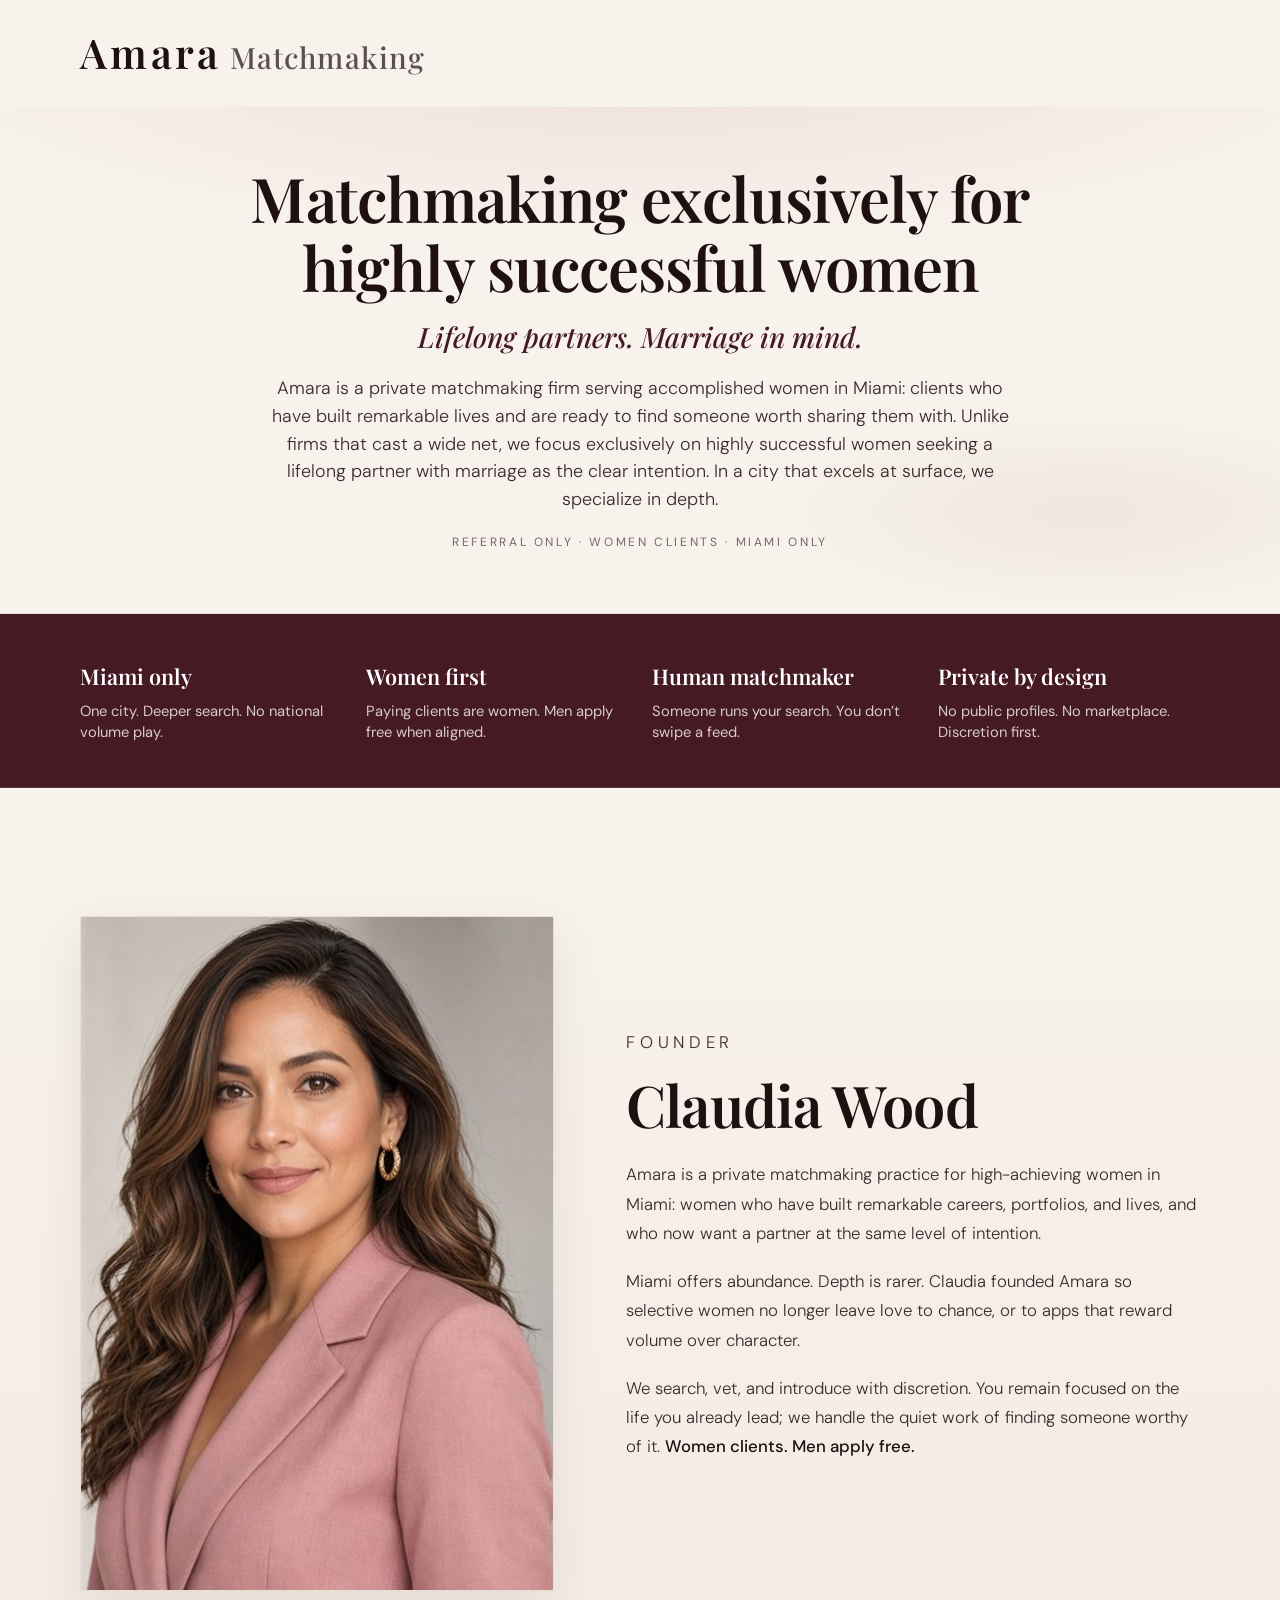
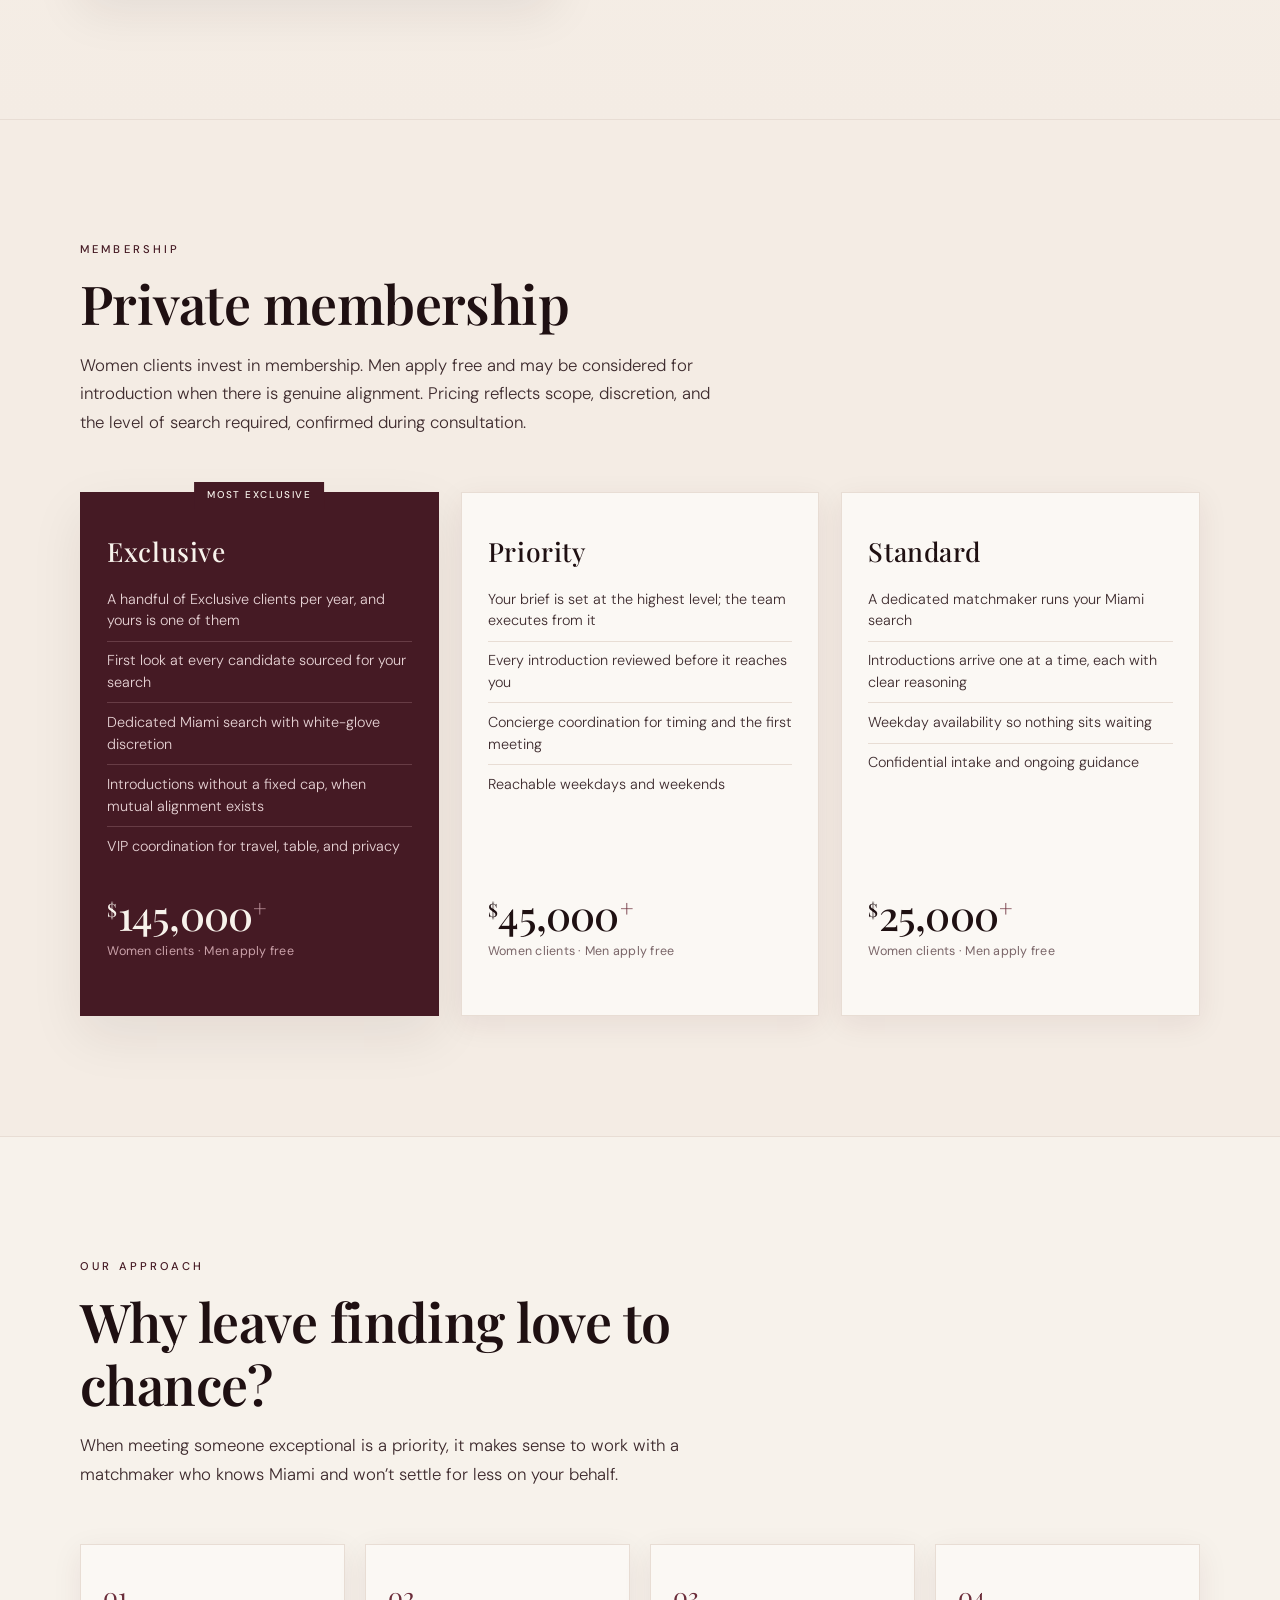
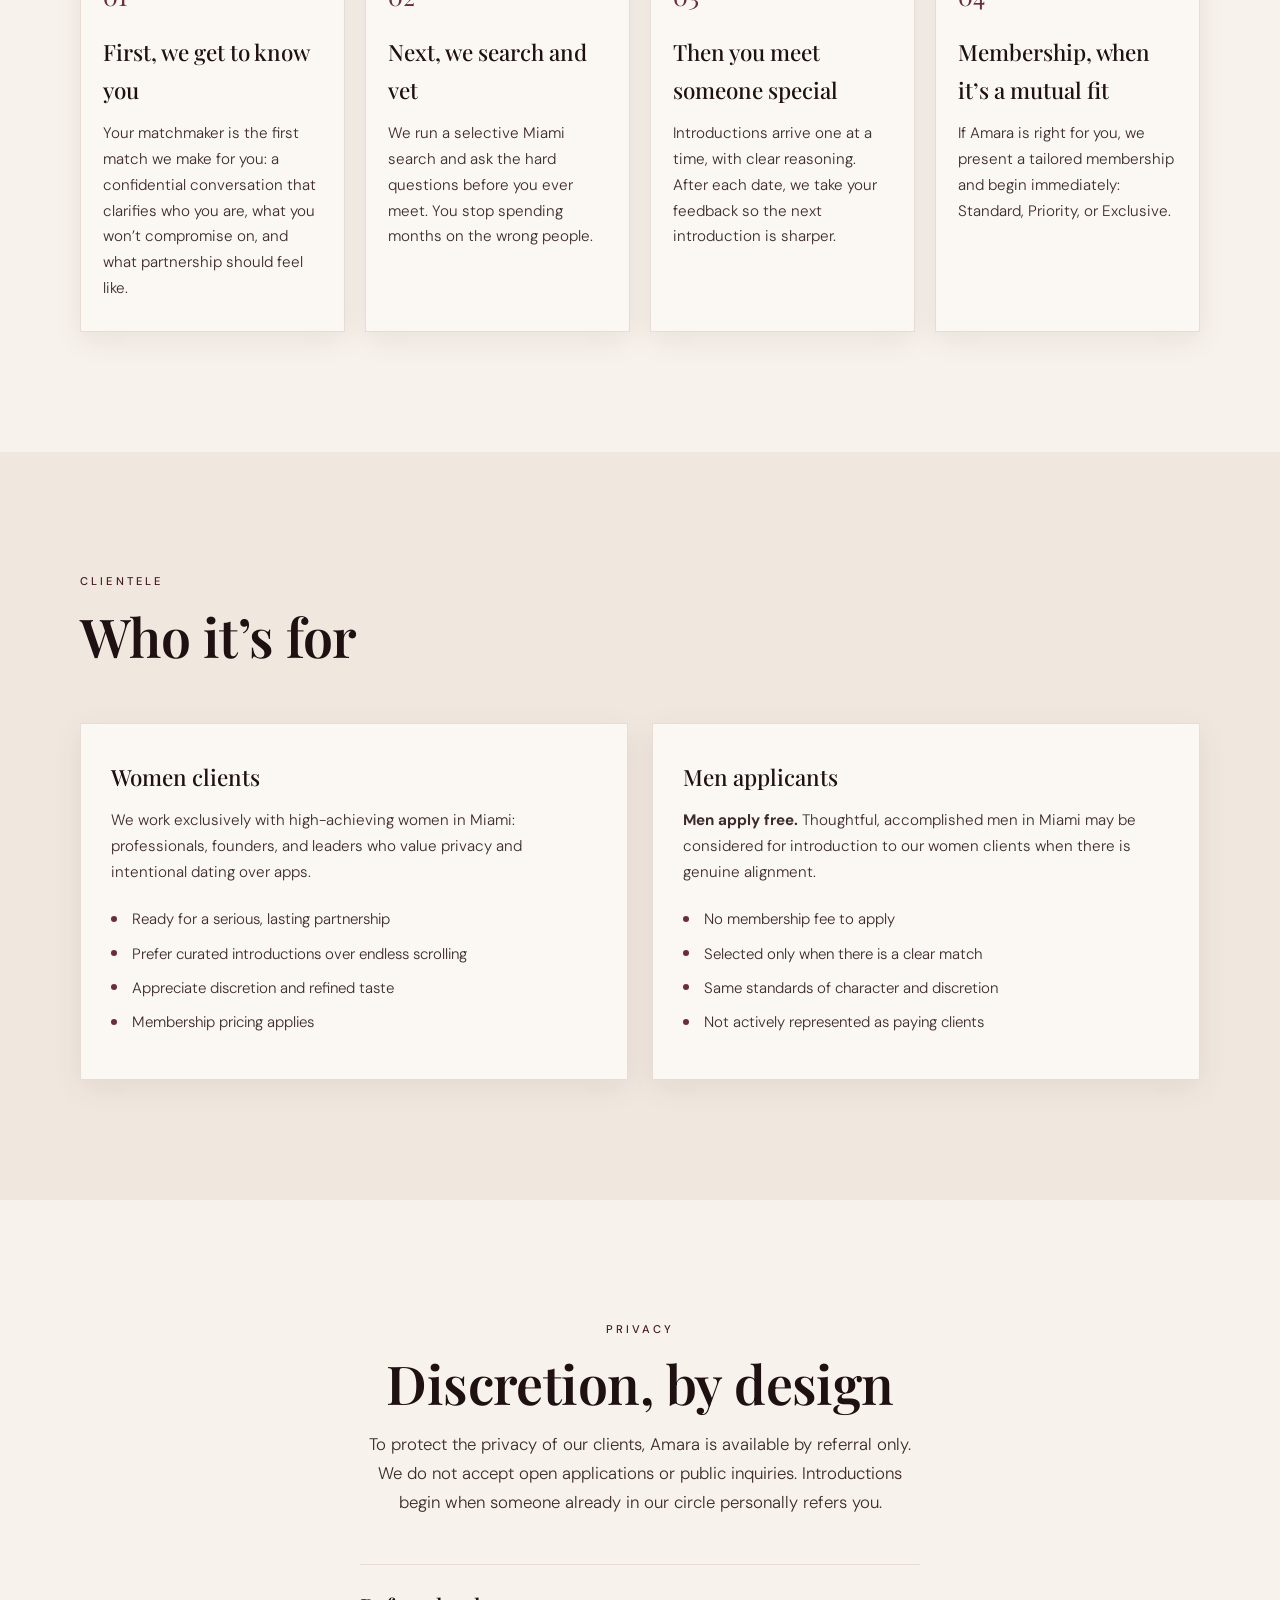
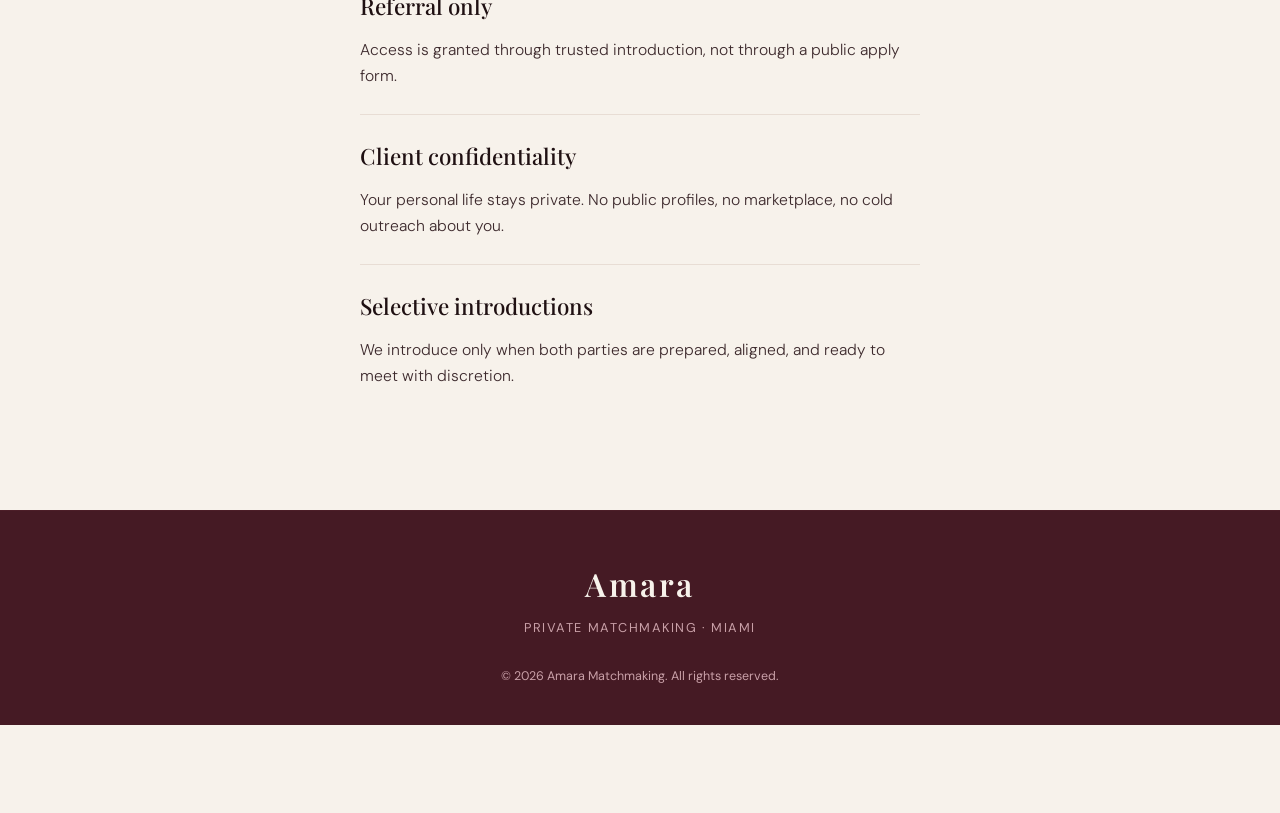
==== commit 8d27c48e: "Remove membership pricing footnote" ====
--- a/index.html
+++ b/index.html
@@ -141,11 +141,7 @@
             <p class="price-who">Women clients · Men apply free</p>
 </article>
         </div>
-
-        <p class="pricing-footnote">
-          Final packaging is tailored in consultation. All memberships are for women clients in Miami. Men apply free.
-        </p>
-      </div>
+</div>
     </section>
 
     <!-- HOW IT WORKS -->
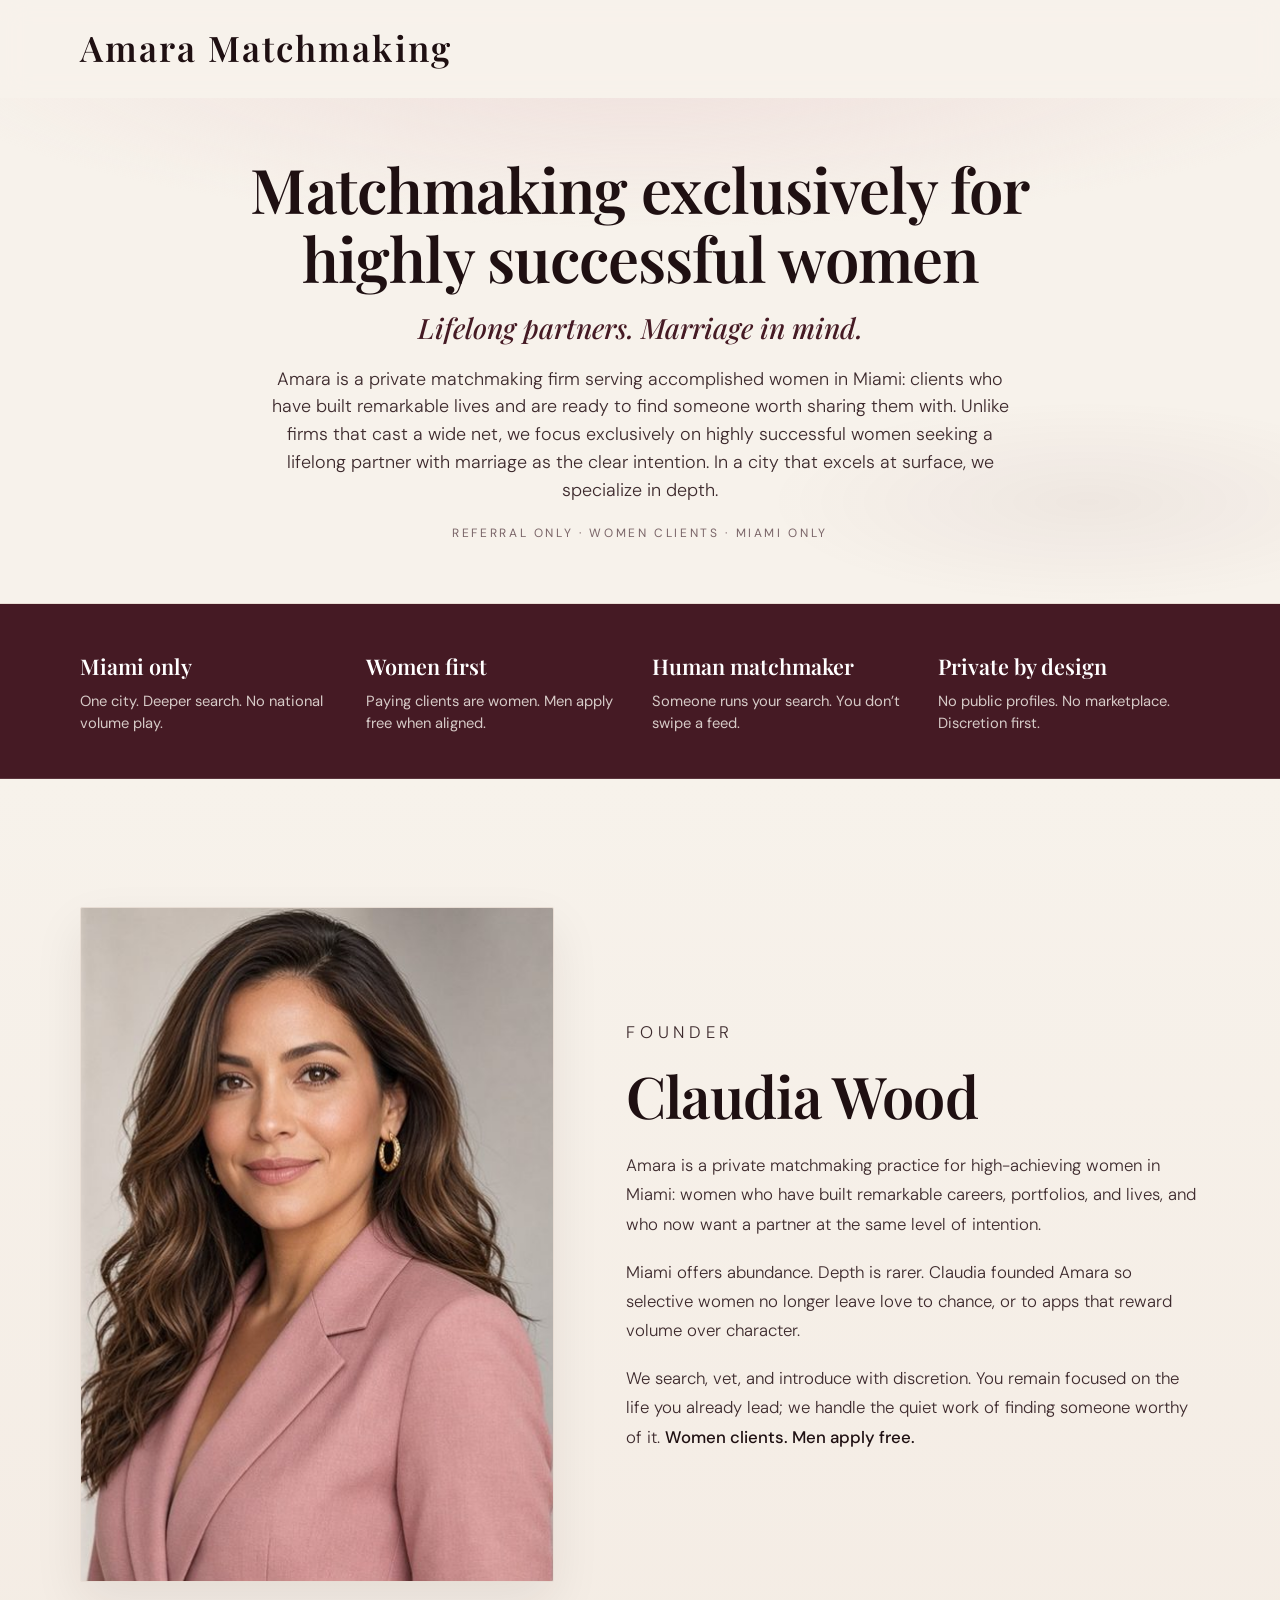
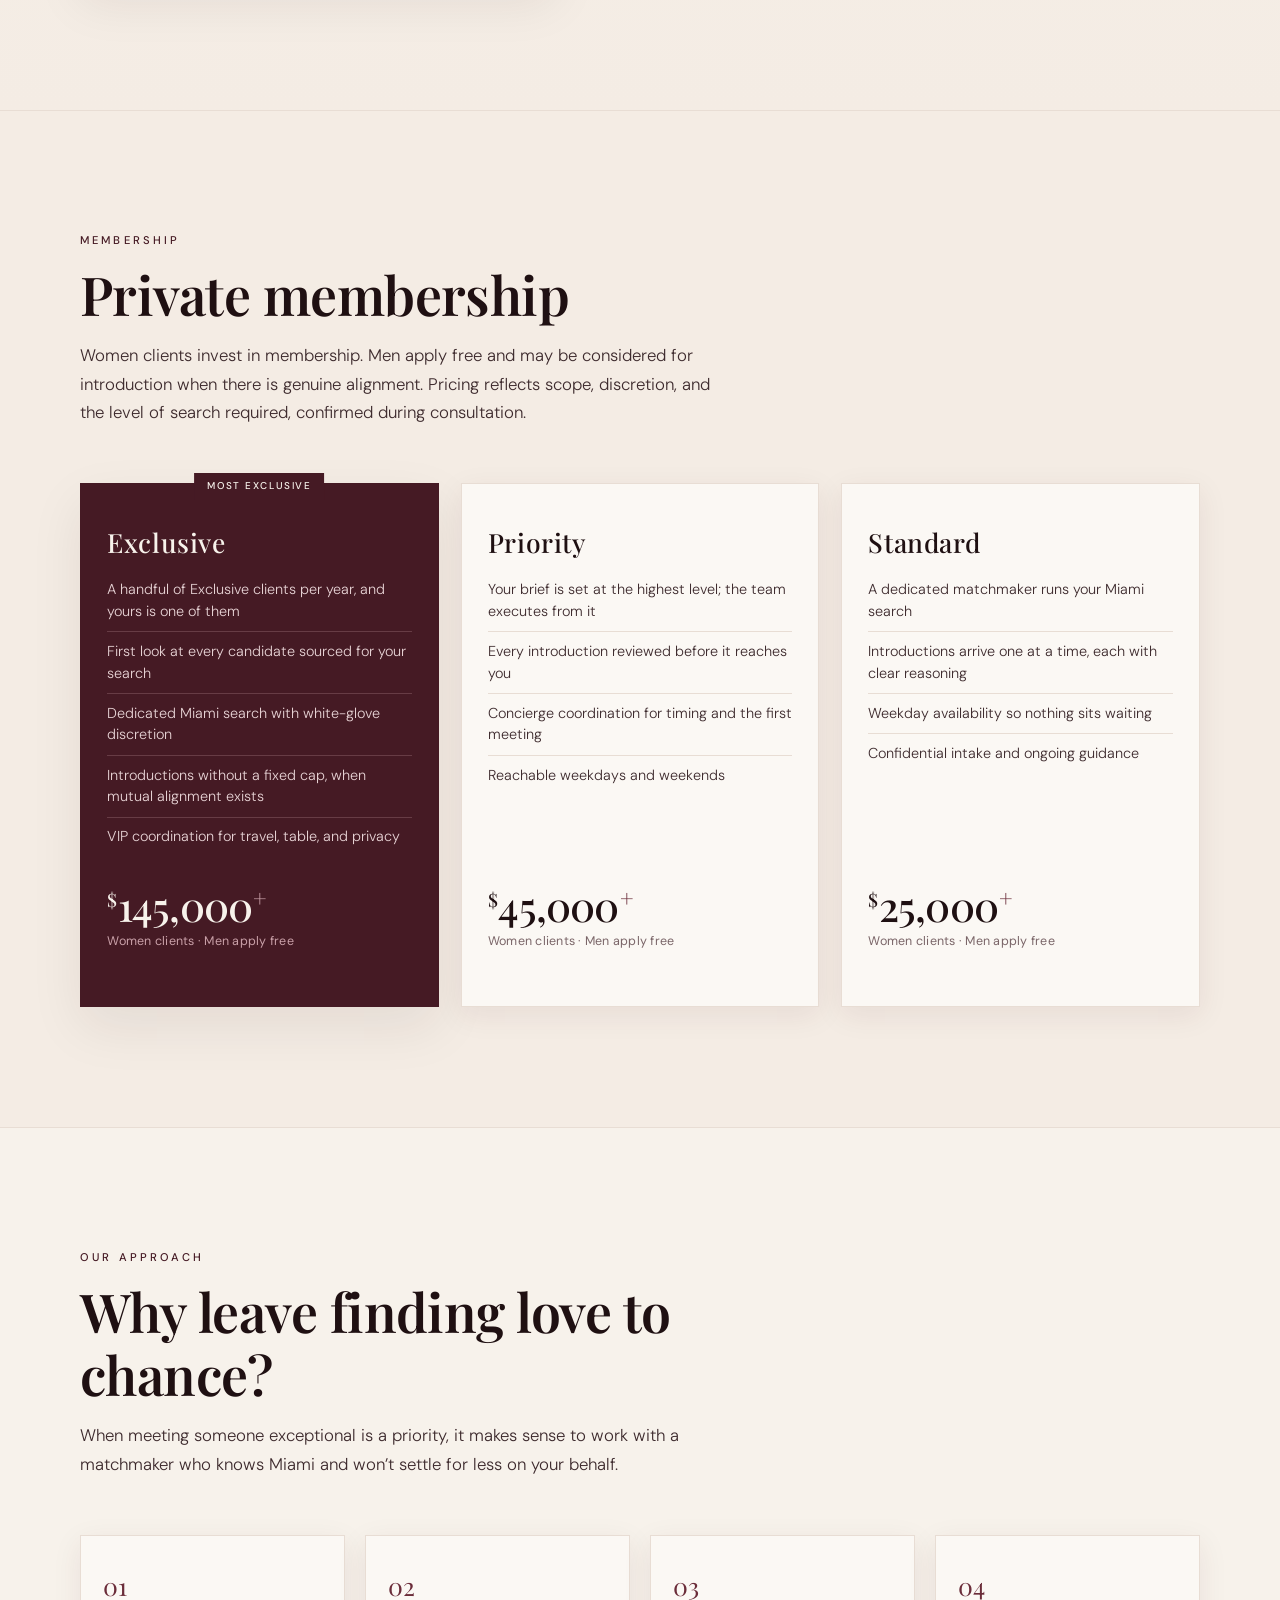
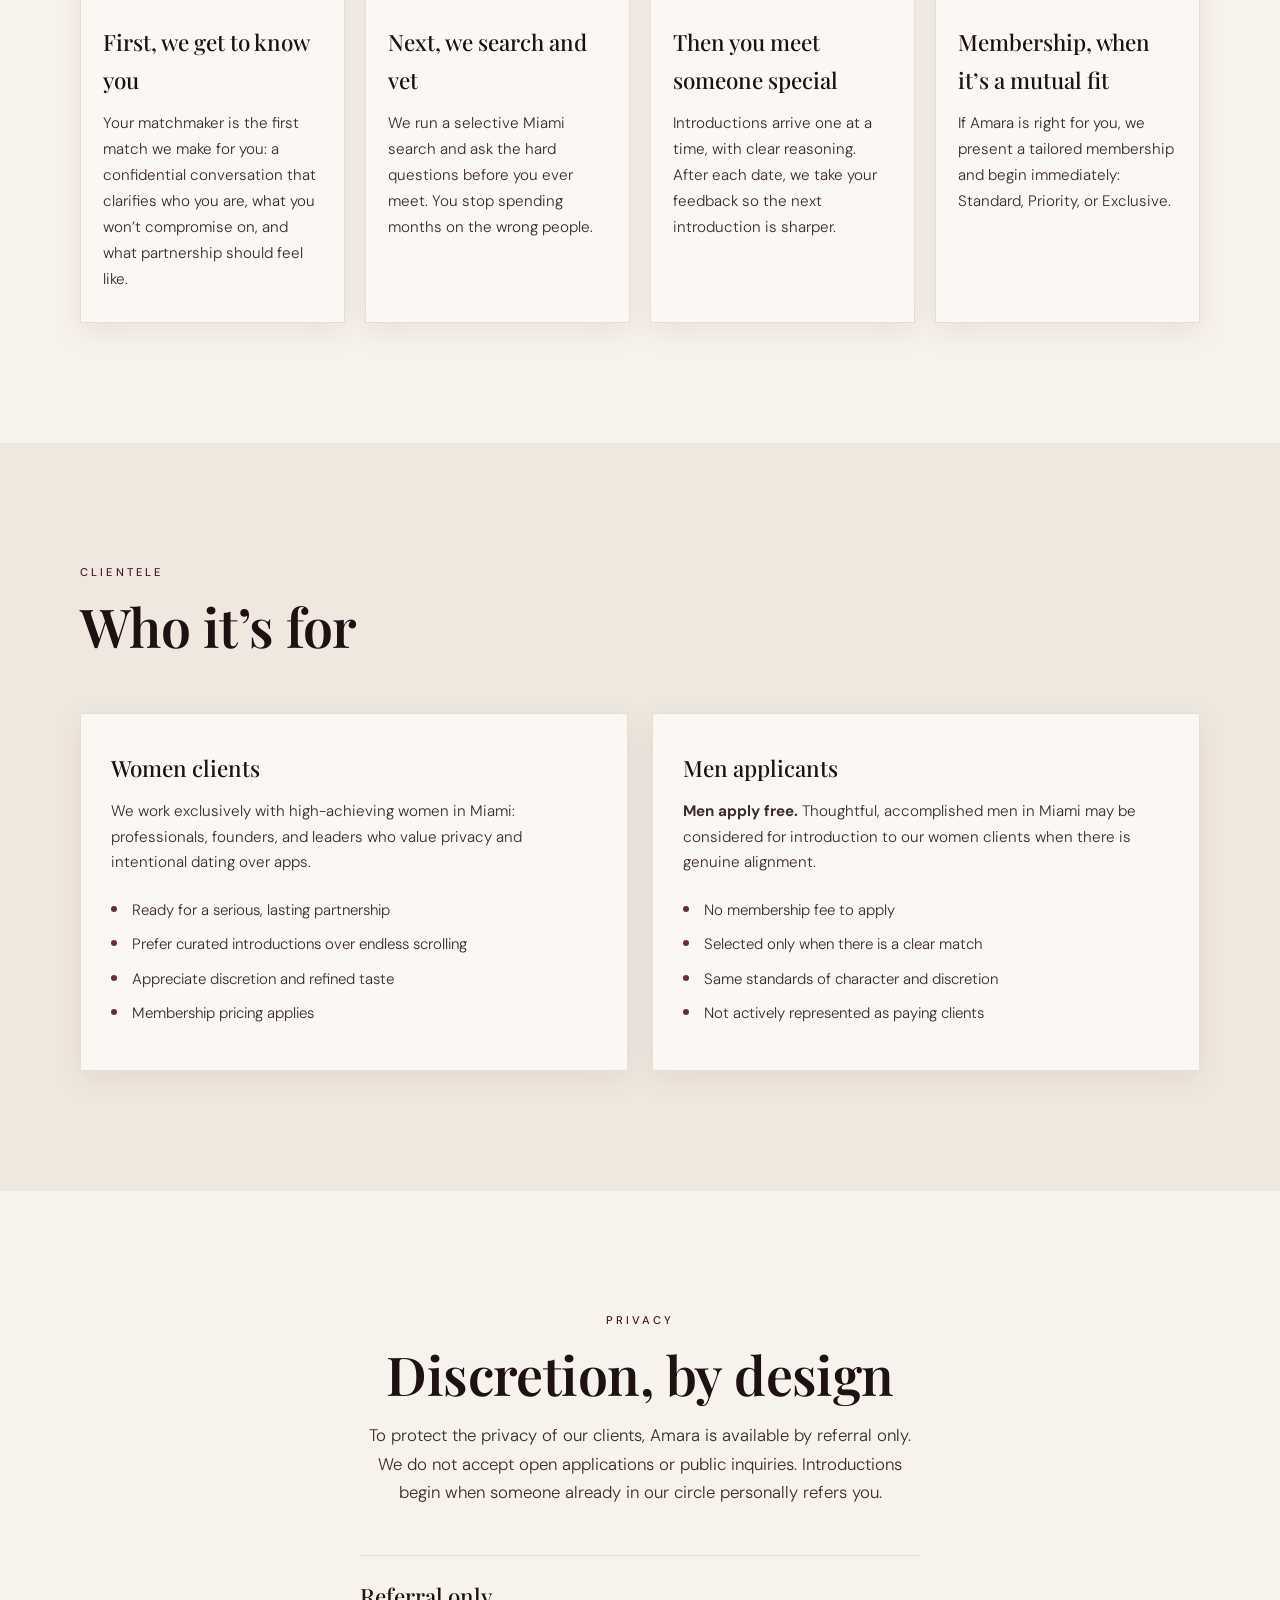
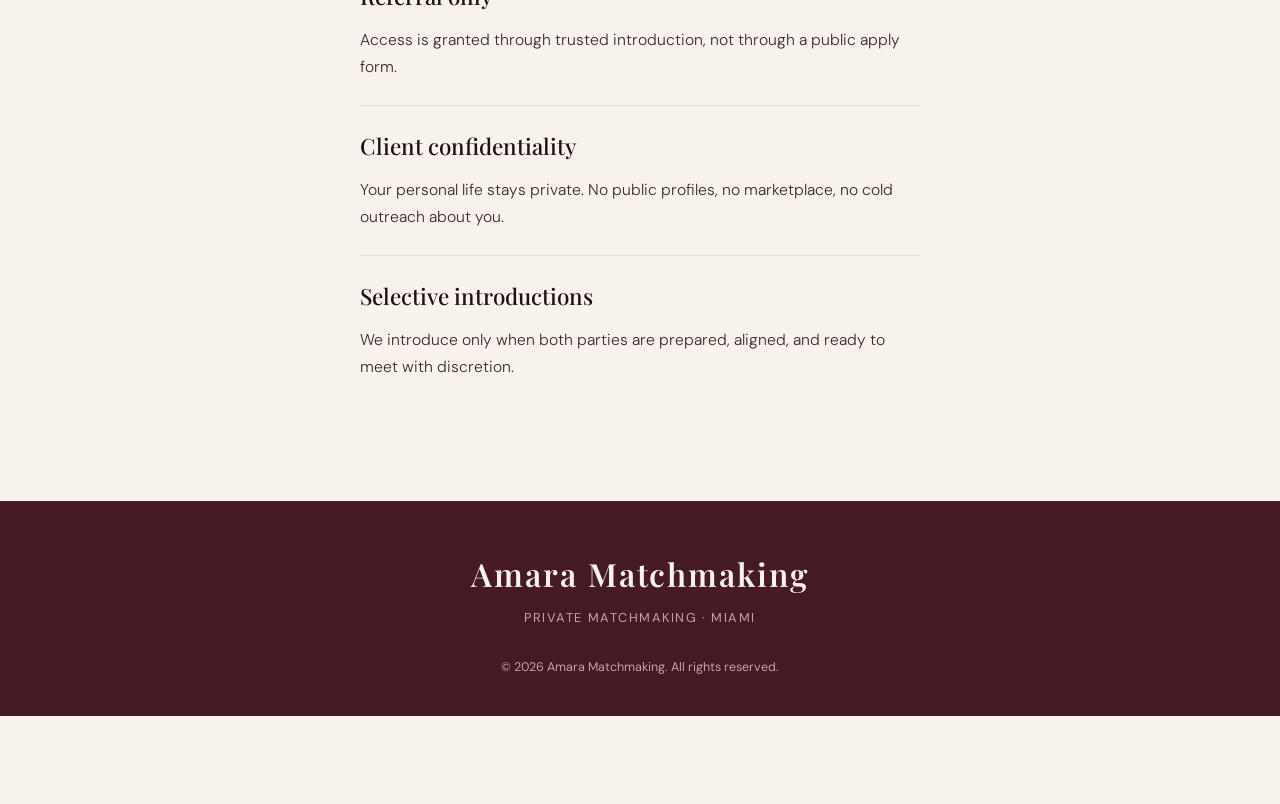
==== commit f12e18ed: "Force full Amara Matchmaking logo text on mobile" ====
--- a/index.html
+++ b/index.html
@@ -12,12 +12,12 @@
   <link rel="icon" href="assets/favicon.ico" sizes="any" />
   <link rel="icon" href="assets/favicon-32.png" type="image/png" sizes="32x32" />
   <link rel="apple-touch-icon" href="assets/apple-touch-icon.png" />
-  <link rel="stylesheet" href="styles.css" />
+  <link rel="stylesheet" href="styles.css?v=20260922b" />
 </head>
 <body>
   <header class="site-header">
     <div class="container header-inner">
-      <a href="#top" class="logo" aria-label="Amara Matchmaking">Amara<span class="logo-mark"> Matchmaking</span></a>
+      <a href="#top" class="logo" aria-label="Amara Matchmaking">Amara Matchmaking</a>
 </div>
   </header>
 
@@ -240,7 +240,7 @@
   <footer class="site-footer">
     <div class="container footer-inner">
       <div>
-        <p class="logo">Amara</p>
+        <p class="logo">Amara Matchmaking</p>
         <p class="footer-tag">Private matchmaking · Miami</p>
       </div>
 <p class="copyright">&copy; <span id="year"></span> Amara Matchmaking. All rights reserved.</p>
--- a/styles.css
+++ b/styles.css
@@ -86,11 +86,12 @@
 
 .logo {
   font-family: var(--font-display);
-  font-size: clamp(2rem, 3.2vw, 2.55rem);
+  font-size: clamp(1.15rem, 3.6vw, 2.2rem);
   font-weight: 600;
-  letter-spacing: 0.08em;
+  letter-spacing: 0.06em;
   color: var(--ink);
   text-decoration: none;
+  white-space: nowrap;
   transition: color 0.25s ease, transform 0.25s ease, letter-spacing 0.25s ease;
 }
 .logo:hover {
@@ -865,7 +866,10 @@
   font-size: 0.72em;
 }
 @media (max-width: 720px) {
-  .logo-mark { display: none; }
+  .logo {
+    font-size: clamp(1.05rem, 4.8vw, 1.35rem);
+    letter-spacing: 0.04em;
+  }
 }
 
 
